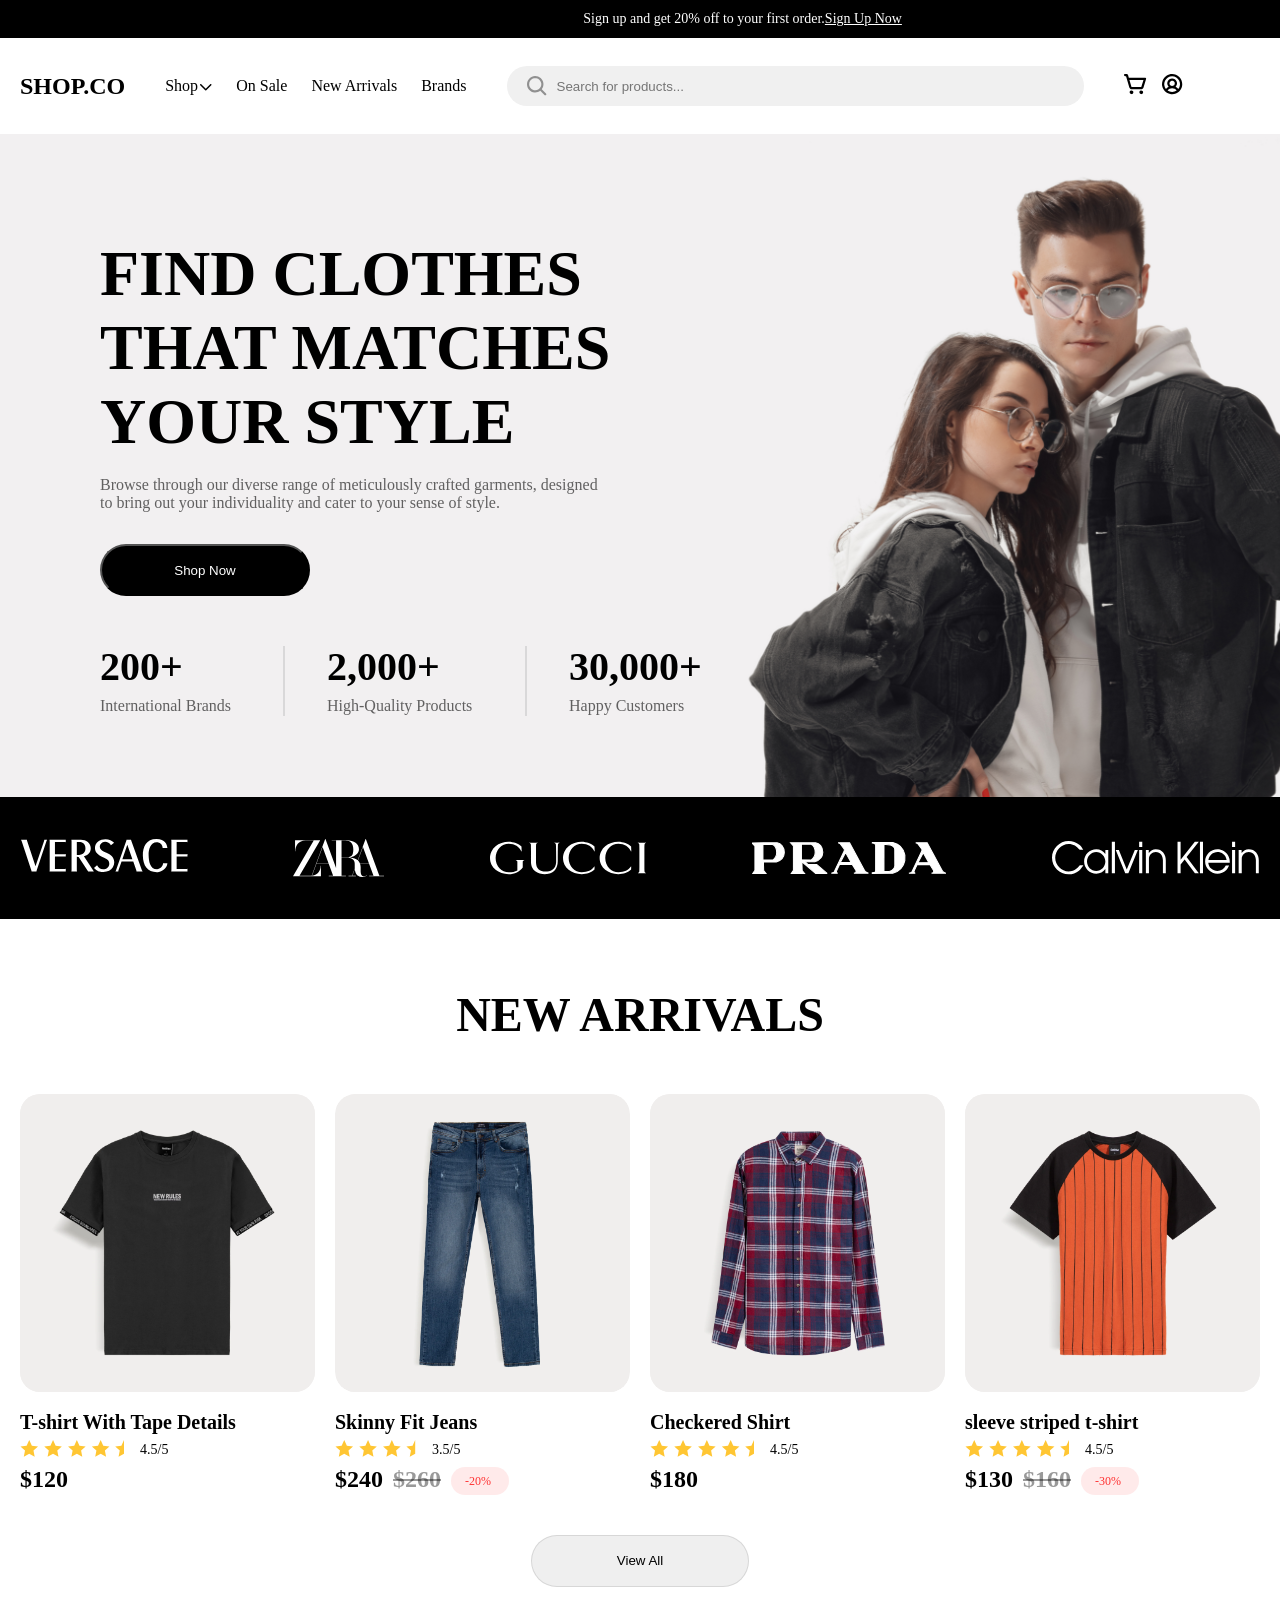
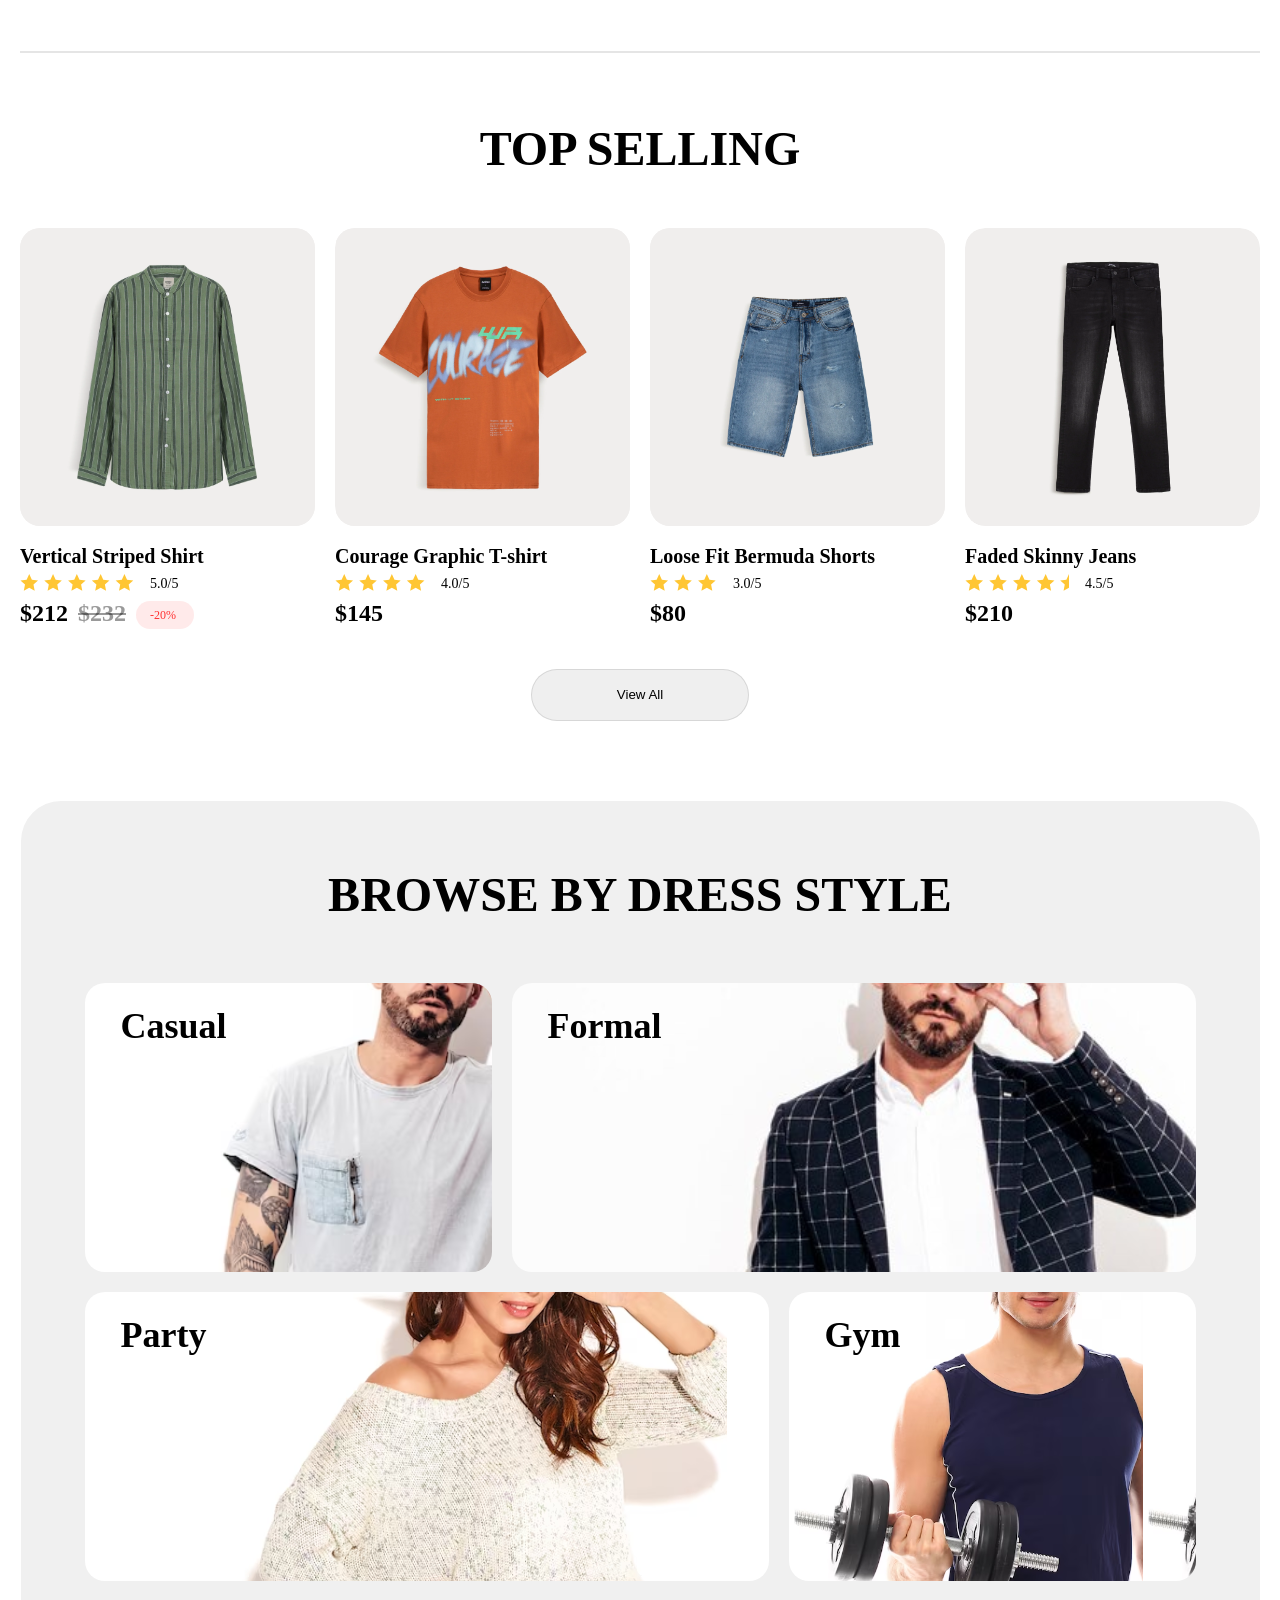
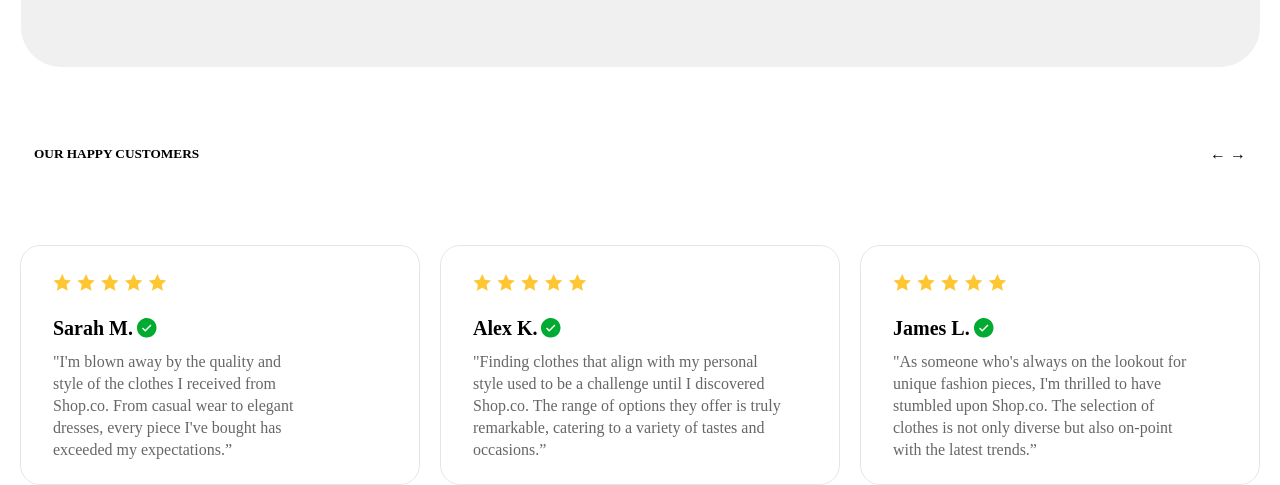
==== index.html @ 719cbb50 "+rep" ====
<!DOCTYPE html>
<html lang="en">
<head>
    <meta charset="UTF-8">
    <meta name="viewport" content="width=device-width, initial-scale=1.0">
    <title>SHOP.CO</title>
    <link rel="stylesheet" href="./style.css">
</head>
<body>
    <header class="header">
        <div class="header__container">
            <p class="header__start">
                Sign up and get 20% off to your first order.<a href="#" class="Sign_Up_Now">Sign Up Now</a>
            </p>
            <a class="header__cross" href="#0">x</a>
        </div>
    </header>
    <main>
        <section class="section__one">
            <div class="section__one-container">
                <h1>SHOP.CO</h1>
                <nav>
                    <ul>
                        <li><a href="#0">Shop<img class="check__mark" src="./images/галка.svg" alt="галка"></a></li>
                        <li><a href="#0">On Sale</a></li>
                        <li><a href="#0">New Arrivals</a></li>
                        <li><a href="#0">Brands</a></li>
                    </ul>
                </nav>
                <div class="search-wrapper">
                    <img class="search-icon" src="./images/лупа.svg" alt="лупа">
                    <input class="search" type="text" placeholder="Search for products...">
                </div>
                <div class="main__icons">
                    <a href="#0"><img src="./images/корзина.svg" alt="корзина"></a>
                    <a href="#0"><img src="./images/чел.svg" alt="чел"></a>
                </div>
            </div>
        </section>
        <section class="section__two">
            <div class="section__two-container">
                <h2 class="section__two-heading">
                    FIND CLOTHES <br>
                    THAT MATCHES <br>
                    YOUR STYLE
                </h2>              
                <p class="section__two-text">Browse through our diverse range of meticulously crafted garments, designed <br>
                to bring out your individuality and cater to your sense of style.</p>
                <div class="section__two-btns">
                    <button class="btns-one">Shop Now</button>
                </div>
                <div class="section__two-informatics">
                    <div class="section__two-informatics-one">
                        <h3>200+</h3>   
                        <p>International Brands</p>
                    </div>
                    <hr class="section__two-line">
                    <div class="section__two-informatics-two">
                        <h3>2,000+</h3>
                        <p>High-Quality Products</p>
                    </div>
                    <hr class="section__two-line">
                    <div class="section__two-informatics-three">
                        <h3>30,000+</h3>
                        <p>Happy Customers</p>
                    </div>
                    <!-- <img class="little__star" src="./images/мл звезда.svg">
                    <img class="big__star" src="./images/бл звезда.svg"> -->
                </div>
            </div>
        </section>
        <section class="section__three">
            <div class="section__three-container">
                <div class="section__three-versace">
                    <img src="./images/Versace.svg">
                </div>
                <div class="section__three-zara">
                    <img src="./images/zara-logo-1 1.svg">
                </div>
                <div class="section__three-gucci">
                    <img src="./images/gucci-logo-1 1.svg">
                </div>
                <div class="section__three-prada">
                    <img src="./images/prada-logo-1 1.svg">
                </div>
                <div class="section__three-calvin-klein">
                    <img src="./images/Calvin Klein.svg">
                </div>
            </div>
        </section>
        <section class="section__four">
            <div class="section__four-container">
                <h5>NEW ARRIVALS</h5>
                <div class="section__four-card">
                    <div>
                        <img src="./images/T-SHIRT WITH TAPE DETAILS.svg">
                        <p class="section__four-title">T-shirt With Tape Details</p>
                        <div class="estimation">
                            <img src="./images/estimation4.5.svg">
                            <p>4.5/5</p>
                        </div>
                        <div class="price">
                            <p>$120</p>
                        </div>
                    </div>
                    <div>
                        <img src="./images/SKINNY FIT JEANS.svg">
                        <p class="section__four-title">Skinny Fit Jeans</p>
                        <div class="estimation">
                            <img src="./images/estimation3.5.svg">
                            <p>3.5/5</p>
                        </div>
                        <div class="price">
                            <p>$240</p>
                            <p class="section__four-text_crossed">$260</p>
                            <p class="section__four-discount">-20%</p>
                        </div>
                    </div>
                    <div>
                        <img src="./images/CHECKERED SHIRT.svg">
                        <p class="section__four-title">Checkered Shirt</p>
                        <div class="estimation">
                            <img src="./images/estimation4.5.svg">
                            <p>4.5/5</p>
                        </div>
                        <div class="price">
                            <p>$180</p>
                        </div>
                    </div>
                    <div>
                        <img src="./images/SLEEVE STRIPED T-SHIRT.svg">
                        <p class="section__four-title">sleeve striped t-shirt</p>
                        <div class="estimation" >
                            <img src="./images/estimation4.5.svg">
                            <p>4.5/5</p>
                        </div>
                        <div class="price">
                            <p>$130</p>
                            <p class="section__four-text_crossed">$160</p>
                            <p class="section__four-discount">-30%</p>
                        </div>
                    </div>
                </div>
                <div class="section__four-btns">
                    <button class="btns-two">View All</button>
                </div>
                <hr class="section__four-line">
                <h5>TOP SELLING</h5>
                <div class="section__four-card">
                    <div>
                        <img src="./images/VERTICAL STRIPED SHIRT.svg">
                        <p class="section__four-title">Vertical Striped Shirt</p>
                        <div class="estimation">
                            <img src="./images/estimation5.svg">
                            <p>5.0/5</p>
                        </div>
                        <div class="price">
                            <p>$212</p>
                            <p class="section__four-text_crossed">$232</p>
                            <p class="section__four-discount">-20%</p>
                        </div>
                    </div>
                    <div>
                        <img src="./images/COURAGE GRAPHIC T-SHIRT.svg">
                        <p class="section__four-title">Courage Graphic T-shirt</p>
                        <div class="estimation">
                            <img src="./images/estimation4.svg">
                            <p>4.0/5</p>
                        </div>
                        <div class="price">
                            <p>$145</p>
                        </div>
                    </div>
                    <div>
                        <img src="./images/LOOSE FIT BERMUDA SHORTS.svg">
                        <p class="section__four-title">Loose Fit Bermuda Shorts</p>
                        <div class="estimation">
                            <img src="./images/estimation3.svg">
                            <p>3.0/5</p>
                        </div>
                        <div class="price">
                            <p>$80</p>
                        </div>
                    </div>
                    <div>
                        <img src="./images/FADED SKINNY JEANS.svg">
                        <p class="section__four-title">Faded Skinny Jeans</p>
                        <div class="estimation" >
                            <img src="./images/estimation4.5.svg">
                            <p>4.5/5</p>
                        </div>
                        <div class="price">
                            <p>$210</p>
                        </div>
                    </div>
                </div>
                <div class="section__four-btns">
                    <button class="btns-two">View All</button>
                </div>
            </div>
        </section>
        <section class="section__five">
            <div class="section__five-container">
                <h5>BROWSE BY DRESS STYLE</h5>
                <div class="container__five-img">
                    <div class="container__five-img_one-two">
                        <p class="container__five-img_one">Casual</p>
                        <p class="container__five-img_two">Formal</p>
                    </div>
                    <div class="container__five-img_three-four">
                        <p class="container__five-img_three">Party</p>
                        <p class="container__five-img_four">Gym</p>
                    </div>
                    </div>
                </div>
            </div>
        </section>
        <section class="section__six"> 
            <div class="section__six-container">
                <div class="section__six-heading_main">
                    <h5 class="section__six-heading-h5">OUR HAPPY CUSTOMERS</h5> 
                    <p>← →</p>
                </div>
                <div class="section__six-comment_main">
                    <div class="section__six-comment">
                        <div class="section__six-comment_blur">
                            <img src="./images/estimation5.svg">
                            <div  class="section__six-heading">
                                <h5 class="">Sarah M.</h5>
                                <img src="./images/check mark.svg">
                            </div>
                            <p>"I'm blown away by the quality and <br>
                            style of the clothes I received from <br>
                            Shop.co. From casual wear to elegant <br>
                            dresses, every piece I've bought has <br>
                            exceeded my expectations.”</p>
                        </div>
                    </div> 
                    <div class="section__six-comment">
                        <div class="section__six-comment_internal">
                            <img src="images/estimation5.svg">
                            <div class="section__six-heading">
                                <h5>Sarah M.</h5>
                                <img src="./images/check mark.svg" alt="">
                            </div>
                            <p>"I'm blown away by the quality and <br>
                            style of the clothes I received from <br>
                            Shop.co. From casual wear to elegant <br>
                            dresses, every piece I've bought has <br>
                            exceeded my expectations.”</p>
                        </div>
                    </div>
                    <div class="section__six-comment">
                        <div class="section__six-comment_internal">
                            <img src="images/estimation5.svg">
                            <div class="section__six-heading">
                                <h5>Alex K.</h5>
                                <img src="./images/check mark.svg" alt="">
                            </div>
                            <p>"Finding clothes that align with my personal <br>
                            style used to be a challenge until I discovered <br>
                            Shop.co. The range of options they offer is truly <br>
                            remarkable, catering to a variety of tastes and <br>
                            occasions.”</p>
                        </div>
                    </div>
                    <div class="section__six-comment">
                        <div class="section__six-comment_internal">
                            <img src="images/estimation5.svg">
                            <div class="section__six-heading">
                                <h5>James L.</h5>
                                <img src="./images/check mark.svg" alt="">
                            </div>
                            <p>"As someone who's always on the lookout for <br>
                            unique fashion pieces, I'm thrilled to have <br>
                            stumbled upon Shop.co. The selection of <br>
                            clothes is not only diverse but also on-point <br>
                            with the latest trends.”</p>
                        </div>
                    </div>
                    <div class="section__six-comment">
                        <div class="section__six-comment_blur">
                            <img src="./images/estimation5.svg">
                            <div class="section__six-heading">
                                <h5>Mooen</h5>
                                <img src="./images/check mark.svg" alt=""> 
                            </div>
                            <p>"As someone who's always on the lookout for <br>
                            unique fashion pieces, I'm thrilled to have <br>
                            stumbled upon Shop.co. The selection of <br>
                            clothes is not only diverse but also on-point <br>
                            with the latest trends.”</p>
                        </div>
                    </div>
                </div>
            </div>
        </section>
    </main>
</body>
</html>
---- style.css ----
* {
    padding: 0;
    margin: 0;
    box-sizing: border-box;
}

li {
    list-style: none;
}

.header {
    background-color: #000000;
    height: 38px;
}

.header__container {
    display: flex;
    justify-content: flex-end;
    align-items: center;
    height: 38px;
    width: 1440px;
}

.header__start {
    color: #FFFFFF;
    font-size: 14px;
    display: flex;
    align-items: center;
    align-content: stretch;
}

.header__cross {
    display: flex;
    align-items: center;
    color: #FFFFFF;
    width: 13.13px;
    height: 13.13px;
    text-decoration: none;
    margin-left: 525px;
}

.Sign_Up_Now {
    color: #FFFFFF;
    font-size: 14px;
}

.section__one {
    width: 1240px;
    height: 48px;
    margin: 24px auto;
}

.section__one-container {
    display: flex;
    align-items: center;
    gap: 40px;
    width: 1240px;
    height: 48px;
}

.section__one-container h2{
    font-size: 32px;
}

.section__one-container a{
    text-decoration: none;
    color: #000000;
}

.section__one-container ul{
    display: flex;
    gap: 24px;
}

.check__mark {
    margin-left: 2.25px;
}

.search-wrapper {
  position: relative;
  display: inline-block;
  width: 577px;
}

.search {
  width: 100%;
  padding: 14px 50px;
  box-sizing: border-box;
  height: 40px;
  border-radius: 62px;
  background-color: #F0F0F0;
  border: #F0F0F0;
}

.search-icon {
  position: absolute;
  left: 20px;
  top: 50%;
  transform: translateY(-50%);
  width: 20px;
  height: 20px;
  pointer-events: none;
}
 
.main__icons {
    gap: 14px;
    width: 62px;
    height: 24px;
    display: flex;
    align-items: center;
}

.section__two {
    height: 663px;
    background-color: #F2F0F1;
}

.section__two-container {
    background-image: url('./images/ktoto.svg');
    height: 663px;
    width: 1440px;
}

.section__two-heading {
    width: 630px;
    height: 342px;
    font-size: 64px;
    color: #000000;
    padding-left: 100px;
    padding-top: 103px;
}

.section__two-text{
    font-size: 16px;
    color: #00000099;
    padding-left: 100px;
    width: 630px;
}

.section__two-btns {
    margin-left: 100px;
    margin-top: 32px;
    width: 210px;
}

.btns-one {
    width: 210px;
    height: 52px;
    padding: 16px 54px;
    border-radius: 62px;
    color: #FFFFFF;
    background-color: #000000;
    gap: 12px;
}

.section__two-informatics {
    width: 640px;
    display: flex;
    align-items: center;
    gap: 8px;
    height: 74px;
    margin-left: 100px;
    margin-top: 48px;
}

.section__two-informatics-one p{
    width: 141px;
    height: 22px;
    font-size: 16px;
    color: rgba(0, 0, 0, 0.6);
}

.section__two-informatics-one h3{
    width: 107px;
    height: 54px;
    font-size: 40px;
}

.section__two-informatics-two h3{
    width: 146px;
    height: 54px;
    font-size: 40px;
}

.section__two-informatics-two p{
    width: 156px;
    height: 22px;
    font-size: 16px;
    color: rgba(0, 0, 0, 0.6);
}

.section__two-informatics-three h3{
    width: 171px;
    height: 54px;
    font-size: 40px;

}

.section__two-informatics-three p{
    width: 126px;
    height: 22px;
    font-size: 16px;
    color: rgba(0, 0, 0, 0.6);
}

.section__two-line {
    width: 74px;
    height: 0px;
    border: 1px solid rgba(0, 0, 0, 0.1);
    rotate: 90deg;
}

.section__three {
    background-color: #000000;
    height: 122px;
    display: flex;
    justify-content: center;
}

.section__three-container {
    display: flex;
    align-items: center;
    justify-content: center;
    gap: 106px;
}

.section__three-versace {
    width: 166.48px;
    height: 33.16;
}

.section__three-zara {
    width: 91px;
    height: 38px;
}

.section__three-gucci {
    width: 156px;
    height: 36px;
}

.section__three-prada {
    width: 194px;
    height: 32px;
}

.section__three-calvin-klein {
    width: 206.79px;
    height: 33.35px;
}

.section__four-container h5{
    line-height: 100%;
    font-weight: 700;
    font-size: 48px;
    margin-top: 72px;
    display: flex;
    justify-content: center;
}


.section__four-card {
    display: flex;
    justify-content: center;
    margin-top: 55px;
    gap: 20px;
}

.section__four-title {
    font-size: 20px;
    font-weight: 700;
    line-height: 100%;
    margin-top: 16px;
}

.estimation {
    width: 150px;
    height: 19px;
    display: flex;
    align-items: center;
    line-height: 100%;
    margin-top: 8px;
    gap: 16px;
}

.estimation p{
    font-weight: 400;
    font-size: 14px;
    line-height: 100%;
    color: #000000;
}

.price {
    width: 200px;
    height: 32px;
    display: flex;
    gap: 10px;
    font-size: 24px;
    line-height: 100%;
    font-weight: 700;
    margin-top: 8px;
}

.section__four-discount {
    width: 58px;
    height: 28px;
    font-weight: 500;
    font-size: 12px;
    line-height: 100%;
    color: #FF3333;
    background-color: rgba(255, 51, 51, 0.1);
    padding: 6px 14px;
    border-radius: 62px;
    gap: 12px;
    display: flex;
    align-items: center;
}

.section__four-text_crossed {
    text-decoration: line-through;
    color: rgba(0, 0, 0, 0.4);
    font-weight: 700;
    font-size: 24px;
    line-height: 100%;
}

.section__four-btns {
    display: flex;
    justify-content: center;
    margin-top: 36px;
}

.btns-two {
    width: 218px;
    height: 52px;
    font-weight: 500;
    list-style: 16px;
    line-height: 100%;
    padding: 16px 54px;
    border-radius: 62px;
    gap: 12px;
    border: 1px solid rgba(0, 0, 0, 0.1);
}

.section__four-line {
    width: 1240px;
    border: 1px solid rgba(0, 0, 0, 0.1);
    margin: 64px auto;
}

.section__five {
    width: 1239px;
    height: 866px;
    border-radius: 40px;
    background-color: #F0F0F0;
    margin: 80px auto;
}

.section__five-container h5{
    font-weight: 700;
    font-size: 48px;
    line-height: 100%;
    display: flex;
    justify-content: center;
    padding-top: 70px;
}

.container__five-img_one-two{
    display: flex;
    justify-content: center;
    gap: 20px;
    margin-top: 64px;
}

.container__five-img_one {
    width: 407px;
    height: 289px;
    background-image: url(./images/Casual.svg);
    border-radius: 20px;
    font-size: 36px;
    font-weight: 700;
    line-height: 100%;
    padding-top: 25px;
    padding-left: 36px;
}

.container__five-img_two {
    width: 684px;
    height: 289px;
    background-image: url(./images/Formal.svg);
    border-radius: 20px;
    font-size: 36px;
    font-weight: 700;
    line-height: 100%;
    padding-top: 25px;
    padding-left: 36px;
}

.container__five-img_three-four{
    display: flex;
    justify-content: center;
    gap: 20px;
    margin-top: 20px;
}

.container__five-img_three {
    width: 684px;
    height: 289px;
    background-image: url(./images/Party.svg);
    border-radius: 20px;
    font-size: 36px;
    font-weight: 700;
    line-height: 100%;
    padding-top: 25px;
    padding-left: 36px;
}

.container__five-img_four {
    width: 407px;
    height: 289px;
    background-image: url(./images/Gym.svg);
    border-radius: 20px;
    font-size: 36px;
    font-weight: 700;
    line-height: 100%;
    padding-top: 25px;
    padding-left: 36px;
}

.section__six {
    margin-top: 80px;
}

.section__six-heading_main {
    display: flex;
    justify-content: center;
    gap: 522px;
}

.section__six-heading_main h5{
    width: 654px;
    height: 58px;
    font-style: 48px;
    line-height: 100%;
    font-weight: 700;

}

.section__six-comment_main {
    display: flex;
    justify-content: center;
    align-items: center;
    margin-top: 40px;
    gap: 20px;
}

.section__six-comment {
    width: 400px;
    height: 239.58px;
    padding: 28px 32px;
    border-radius: 20px;
    border: 1px solid rgba(0, 0, 0, 0.1);
    gap: 342px;
}

.section__six-comment_internal {
    width: 336px;
    height: 183.58;
}

.section__six-comment_internal p{
    width: 336px;
    height: 110px;
    font-size: 16px;
    font-weight: 400;
    line-height: 22px;
    color: rgba(0, 0, 0, 0.6);
    margin-top: 12px;
}

.section__six-comment_blur {
    width: 336px;
    height: 183.58;
    filter: blur(4px);
    gap: 342px;
    padding-left: 32px;
}

.section__six-heading h5{
    font-size: 20px;
    line-height: 22px;
    font-weight: 700;

}

.section__six-heading {
    display: flex;
    align-items: center;
    gap: 4px;
    margin-top: 19.5px;
}

.section__six-omment img{
    width: 24px;
    height: 24px;
}
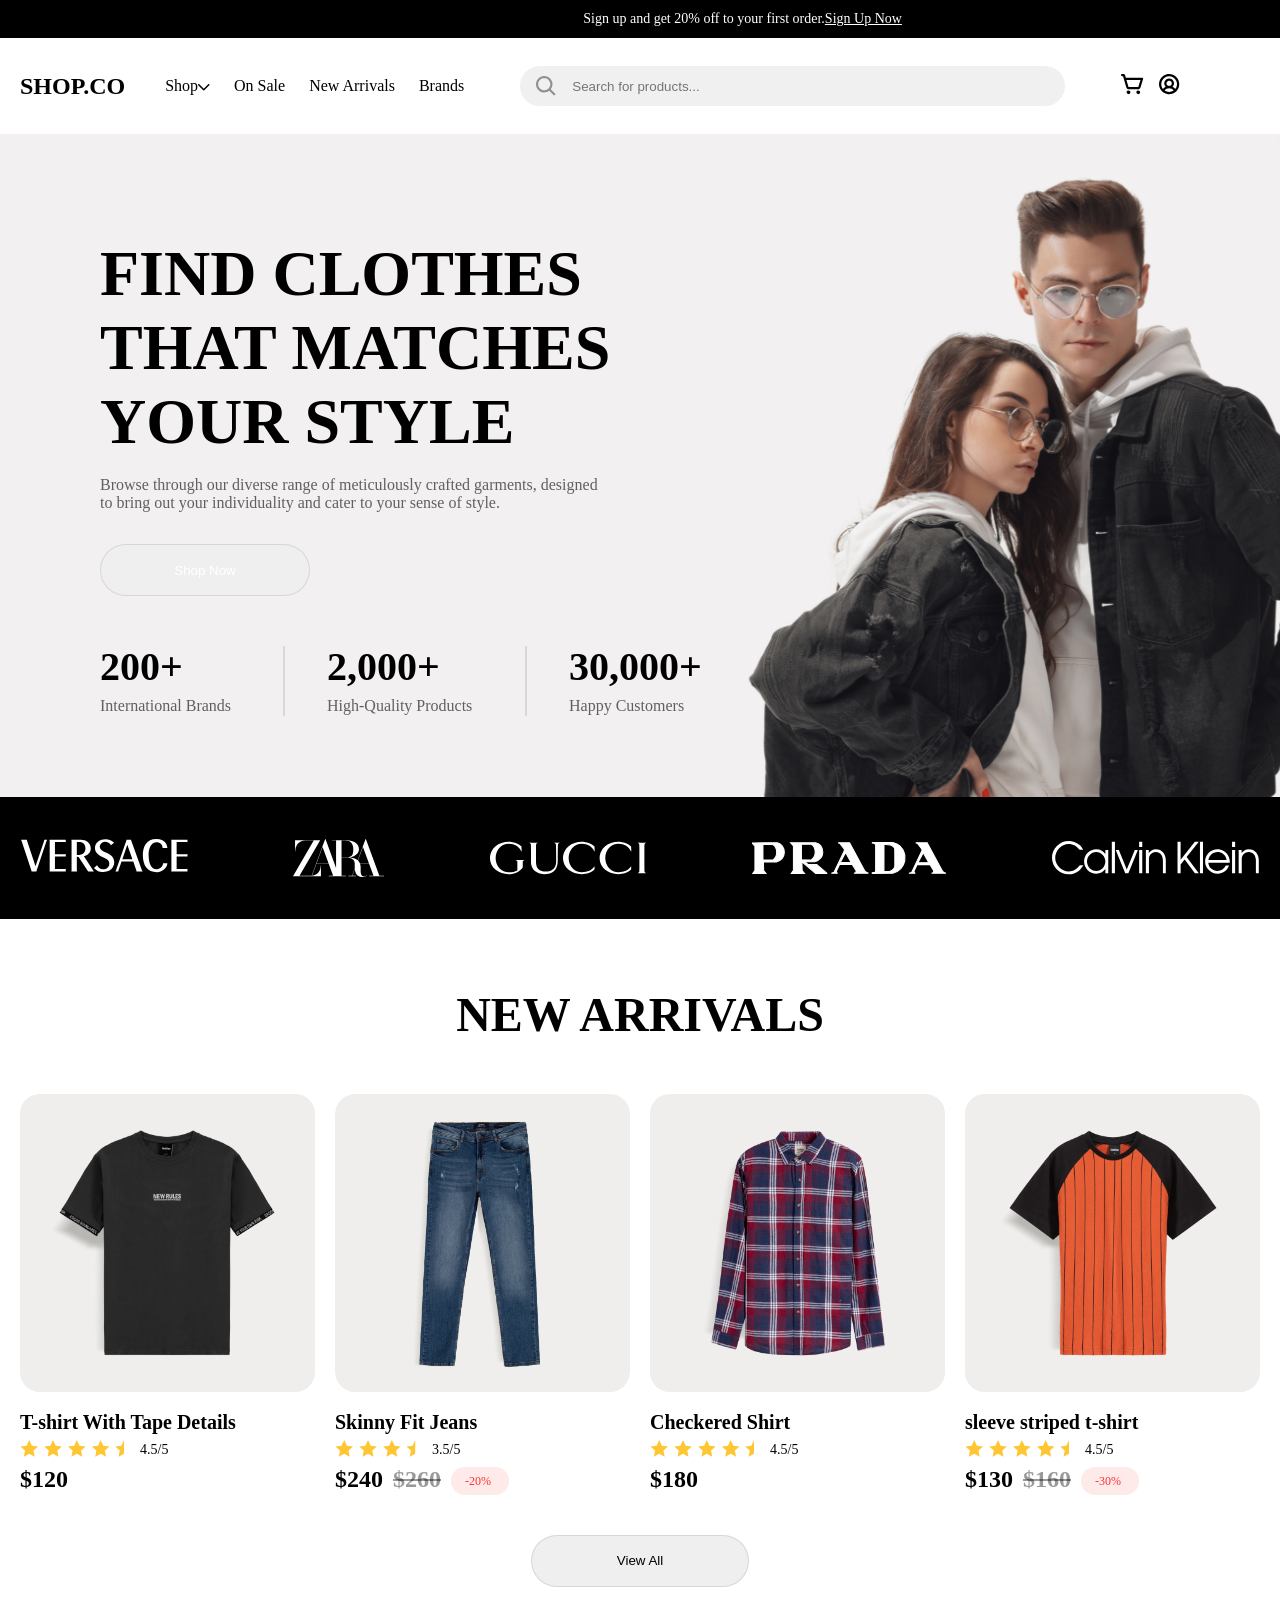
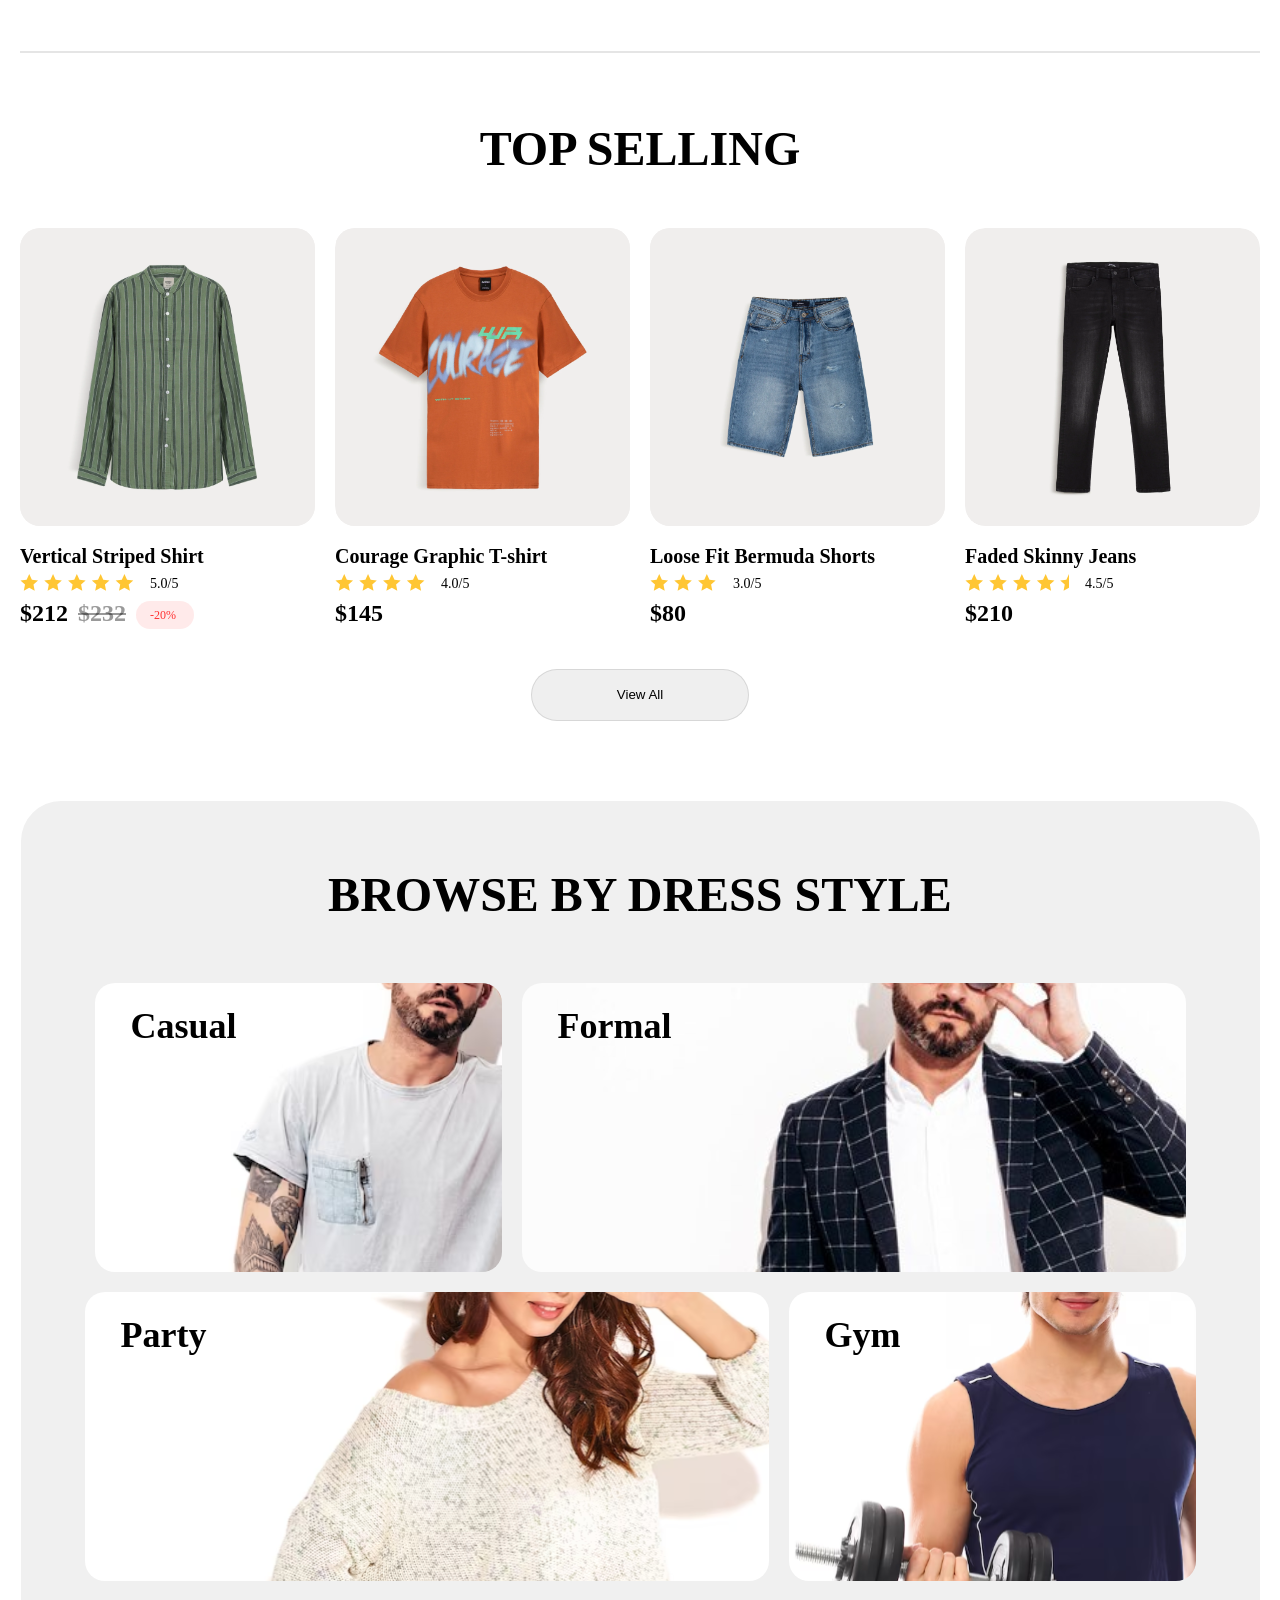
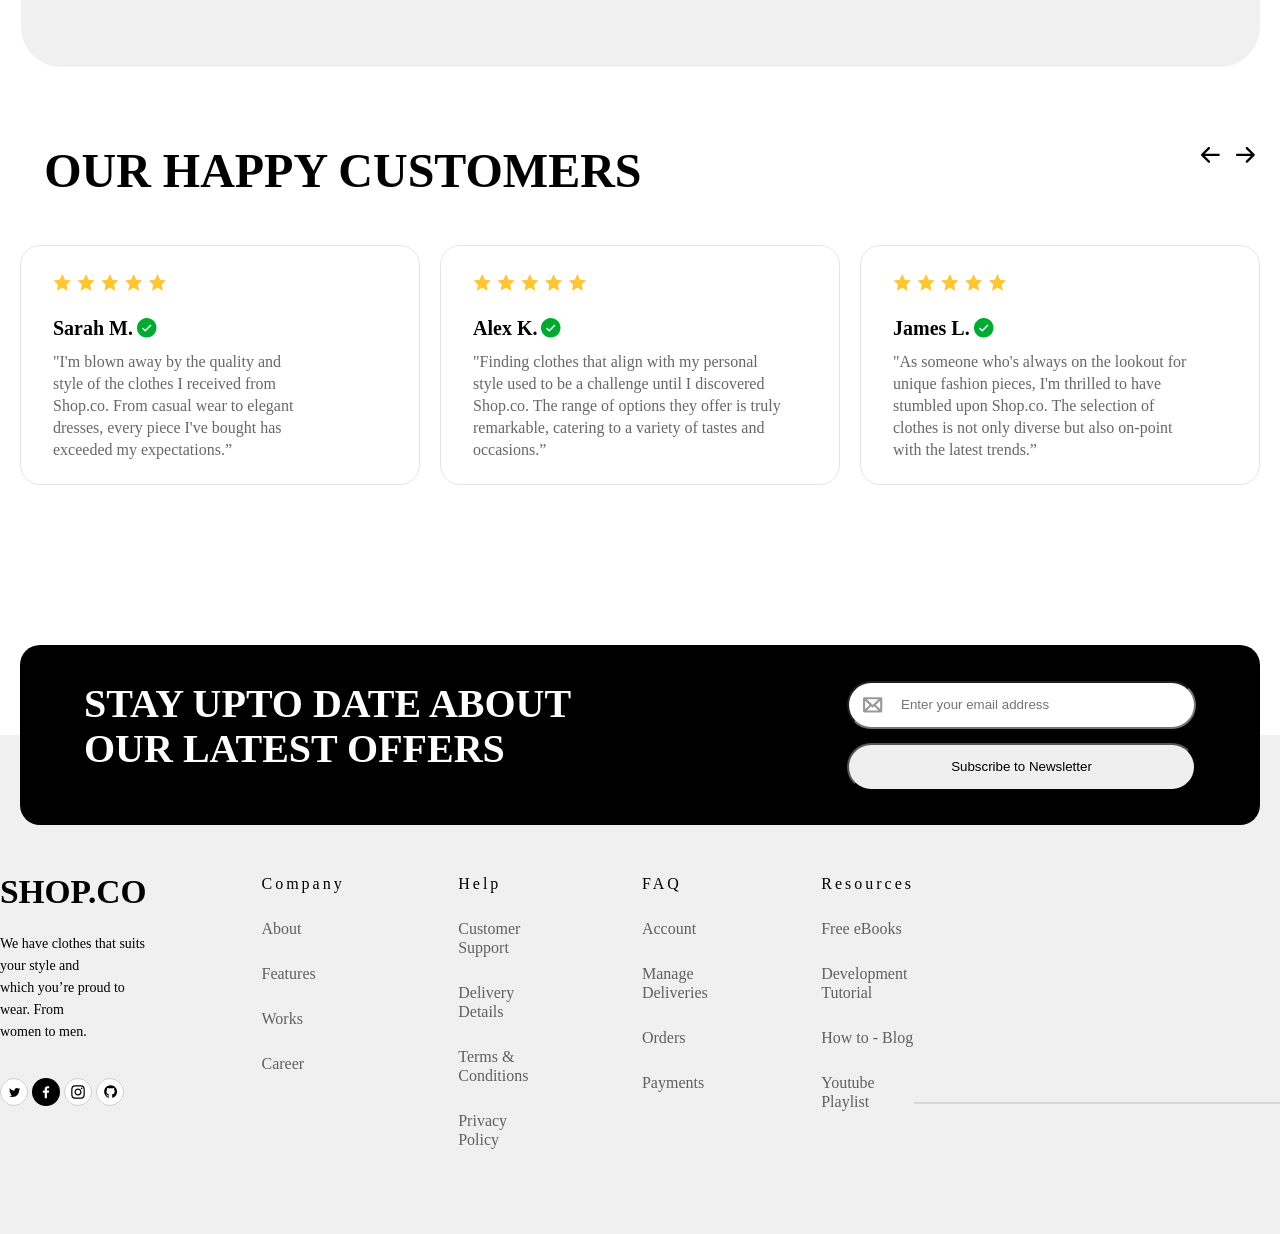
==== commit 657bc7c3: "+kod" ====
--- a/index.html
+++ b/index.html
@@ -1,11 +1,13 @@
 <!DOCTYPE html>
 <html lang="en">
+
 <head>
     <meta charset="UTF-8">
     <meta name="viewport" content="width=device-width, initial-scale=1.0">
     <title>SHOP.CO</title>
     <link rel="stylesheet" href="./style.css">
 </head>
+
 <body>
     <header class="header">
         <div class="header__container">
@@ -43,15 +45,17 @@
                     FIND CLOTHES <br>
                     THAT MATCHES <br>
                     YOUR STYLE
-                </h2>              
-                <p class="section__two-text">Browse through our diverse range of meticulously crafted garments, designed <br>
-                to bring out your individuality and cater to your sense of style.</p>
+                </h2>
+                <p class="section__two-text">Browse through our diverse range of meticulously crafted garments, designed
+                    <br>
+                    to bring out your individuality and cater to your sense of style.
+                </p>
                 <div class="section__two-btns">
                     <button class="btns-one">Shop Now</button>
                 </div>
                 <div class="section__two-informatics">
                     <div class="section__two-informatics-one">
-                        <h3>200+</h3>   
+                        <h3>200+</h3>
                         <p>International Brands</p>
                     </div>
                     <hr class="section__two-line">
@@ -130,7 +134,7 @@
                     <div>
                         <img src="./images/SLEEVE STRIPED T-SHIRT.svg">
                         <p class="section__four-title">sleeve striped t-shirt</p>
-                        <div class="estimation" >
+                        <div class="estimation">
                             <img src="./images/estimation4.5.svg">
                             <p>4.5/5</p>
                         </div>
@@ -185,7 +189,7 @@
                     <div>
                         <img src="./images/FADED SKINNY JEANS.svg">
                         <p class="section__four-title">Faded Skinny Jeans</p>
-                        <div class="estimation" >
+                        <div class="estimation">
                             <img src="./images/estimation4.5.svg">
                             <p>4.5/5</p>
                         </div>
@@ -211,43 +215,46 @@
                         <p class="container__five-img_three">Party</p>
                         <p class="container__five-img_four">Gym</p>
                     </div>
-                    </div>
-                </div>
-            </div>
-        </section>
-        <section class="section__six"> 
+                </div>
+            </div>
+            </div>
+        </section>
+        <section class="section__six">
             <div class="section__six-container">
                 <div class="section__six-heading_main">
-                    <h5 class="section__six-heading-h5">OUR HAPPY CUSTOMERS</h5> 
-                    <p>← →</p>
+                    <h5>OUR HAPPY CUSTOMERS</h5>
+                    <div class="section__six-arrow">
+                        <img src="./images/arrow one.svg">
+                        <img src="./images/arrow two.svg">
+                    </div>
                 </div>
                 <div class="section__six-comment_main">
                     <div class="section__six-comment">
                         <div class="section__six-comment_blur">
                             <img src="./images/estimation5.svg">
-                            <div  class="section__six-heading">
+                            <div class="section__six-heading">
                                 <h5 class="">Sarah M.</h5>
                                 <img src="./images/check mark.svg">
                             </div>
                             <p>"I'm blown away by the quality and <br>
-                            style of the clothes I received from <br>
-                            Shop.co. From casual wear to elegant <br>
-                            dresses, every piece I've bought has <br>
-                            exceeded my expectations.”</p>
-                        </div>
-                    </div> 
+                                style of the clothes I received from <br>
+                                Shop.co. From casual wear to elegant <br>
+                                dresses, every piece I've bought has <br>
+                                exceeded my expectations.”</p>
+                        </div>
+                    </div>
                     <div class="section__six-comment">
                         <div class="section__six-comment_internal">
                             <img src="images/estimation5.svg">
                             <div class="section__six-heading">
                                 <h5>Sarah M.</h5>
-                                <img src="./images/check mark.svg" alt="">
+                                <img src="./images/check mark.svg">
                             </div>
                             <p>"I'm blown away by the quality and <br>
-                            style of the clothes I received from <br>
-                            Shop.co. From casual wear to elegant <br>
-                            dresses, every piece I've bought has <br>
-                            exceeded my expectations.”</p>
+                                style of the clothes I received from <br>
+                                Shop.co. From casual wear to elegant <br>
+                                dresses, every piece I've bought has <br>
+                                exceeded my expectations.”</p>
                         </div>
                     </div>
                     <div class="section__six-comment">
@@ -258,10 +265,10 @@
                                 <img src="./images/check mark.svg" alt="">
                             </div>
                             <p>"Finding clothes that align with my personal <br>
-                            style used to be a challenge until I discovered <br>
-                            Shop.co. The range of options they offer is truly <br>
-                            remarkable, catering to a variety of tastes and <br>
-                            occasions.”</p>
+                                style used to be a challenge until I discovered <br>
+                                Shop.co. The range of options they offer is truly <br>
+                                remarkable, catering to a variety of tastes and <br>
+                                occasions.”</p>
                         </div>
                     </div>
                     <div class="section__six-comment">
@@ -272,10 +279,10 @@
                                 <img src="./images/check mark.svg" alt="">
                             </div>
                             <p>"As someone who's always on the lookout for <br>
-                            unique fashion pieces, I'm thrilled to have <br>
-                            stumbled upon Shop.co. The selection of <br>
-                            clothes is not only diverse but also on-point <br>
-                            with the latest trends.”</p>
+                                unique fashion pieces, I'm thrilled to have <br>
+                                stumbled upon Shop.co. The selection of <br>
+                                clothes is not only diverse but also on-point <br>
+                                with the latest trends.”</p>
                         </div>
                     </div>
                     <div class="section__six-comment">
@@ -283,19 +290,87 @@
                             <img src="./images/estimation5.svg">
                             <div class="section__six-heading">
                                 <h5>Mooen</h5>
-                                <img src="./images/check mark.svg" alt=""> 
+                                <img src="./images/check mark.svg" alt="">
                             </div>
                             <p>"As someone who's always on the lookout for <br>
-                            unique fashion pieces, I'm thrilled to have <br>
-                            stumbled upon Shop.co. The selection of <br>
-                            clothes is not only diverse but also on-point <br>
-                            with the latest trends.”</p>
+                                unique fashion pieces, I'm thrilled to have <br>
+                                stumbled upon Shop.co. The selection of <br>
+                                clothes is not only diverse but also on-point <br>
+                                with the latest trends.”</p>
                         </div>
                     </div>
                 </div>
             </div>
         </section>
     </main>
+    <footer class="footer">
+        <div class="footer__tablet">
+            <h5>STAY UPTO DATE ABOUT <br>
+                OUR LATEST OFFERS</h5>
+            <div class="footer__form">
+                <form>
+                    <img class="footer__letter" src="./images/letter.svg">
+                    <input class="footer__email" type="text" name="email" placeholder="Enter your email address">
+                    <button class="footer__Subscribe">Subscribe to Newsletter</button>
+                </form>
+            </div>
+        </div>
+        <div class="footer__container">
+            <div class="footer__container-information">
+                <div class="footer__information">
+                    <div class="footer__information-text">
+                        <h5>SHOP.CO</h5>
+                        <p>We have clothes that suits your style and <br>
+                            which you’re proud to wear. From <br>
+                            women to men.</p>
+                    </div>
+                    <div class="footer__container-icons">
+                        <img src="./images/twitter.svg" alt="">
+                        <img src="./images/facebook.svg" alt="">
+                        <img src="./images/instagram.svg" alt="">
+                        <img src="./images/GitHub.svg" alt="">
+                    </div>
+                </div>
+                <div class="footer__information">
+                    <h6>Company</h6>
+                    <ul>
+                        <li>About</li>
+                        <li>Features</li>
+                        <li>Works</li>
+                        <li>Career</li>
+                    </ul>
+                </div>
+                <div class="footer__information">
+                    <h6>Help</h6>
+                    <ul>
+                        <li>Customer Support</li>
+                        <li>Delivery Details</li>
+                        <li>Terms & Conditions</li>
+                        <li>Privacy Policy</li>
+                    </ul>
+                </div>
+                <div class="footer__information">
+                    <h6>FAQ</h6>
+                    <ul>
+                        <li>Account</li>
+                        <li>Manage Deliveries</li>
+                        <li>Orders</li>
+                        <li>Payments</li>
+                    </ul>
+                </div>
+                <div class="footer__information">
+                    <h6>Resources</h6>
+                    <ul>
+                        <li>Free eBooks</li>
+                        <li>Development Tutorial</li>
+                        <li>How to - Blog</li>
+                        <li>Youtube Playlist</li>
+                    </ul>
+                </div>
+            </div>
+            <hr class="footer__line">
+        </div>
+    </footer>
 </body>
-</html>
 
+</html>
--- a/style.css
+++ b/style.css
@@ -1,506 +1,640 @@
 * {
-    padding: 0;
-    margin: 0;
-    box-sizing: border-box;
+  padding: 0;
+  margin: 0;
+  box-sizing: border-box;
 }
 
 li {
-    list-style: none;
+  list-style: none;
 }
 
 .header {
-    background-color: #000000;
-    height: 38px;
+  background-color: #000000;
+  height: 38px;
 }
 
 .header__container {
-    display: flex;
-    justify-content: flex-end;
-    align-items: center;
-    height: 38px;
-    width: 1440px;
+  display: flex;
+  justify-content: flex-end;
+  align-items: center;
+  height: 38px;
+  width: 1440px;
 }
 
 .header__start {
-    color: #FFFFFF;
-    font-size: 14px;
-    display: flex;
-    align-items: center;
-    align-content: stretch;
+  color: #ffffff;
+  font-size: 14px;
+  display: flex;
+  align-items: center;
+  align-content: stretch;
 }
 
 .header__cross {
-    display: flex;
-    align-items: center;
-    color: #FFFFFF;
-    width: 13.13px;
-    height: 13.13px;
-    text-decoration: none;
-    margin-left: 525px;
+  display: flex;
+  align-items: center;
+  color: #ffffff;
+  width: 13.13px;
+  height: 13.13px;
+  text-decoration: none;
+  margin-left: 525px;
 }
 
 .Sign_Up_Now {
-    color: #FFFFFF;
-    font-size: 14px;
+  color: #ffffff;
+  font-size: 14px;
 }
 
 .section__one {
-    width: 1240px;
-    height: 48px;
-    margin: 24px auto;
+  width: 1240px;
+  height: 48px;
+  margin: 24px auto;
 }
 
 .section__one-container {
-    display: flex;
-    align-items: center;
-    gap: 40px;
-    width: 1240px;
-    height: 48px;
-}
-
-.section__one-container h2{
-    font-size: 32px;
-}
-
-.section__one-container a{
-    text-decoration: none;
-    color: #000000;
-}
-
-.section__one-container ul{
-    display: flex;
-    gap: 24px;
-}
-
-.check__mark {
-    margin-left: 2.25px;
+  display: flex;
+  align-items: center;
+  gap: 40px;
+  width: 1240px;
+  height: 48px;
+}
+
+.section__one-container h2 {
+  font-size: 32px;
+}
+
+.section__one-container a {
+  text-decoration: none;
+  color: #000000;
+}
+
+.section__one-container ul {
+  display: flex;
+  gap: 24px;
 }
 
 .search-wrapper {
-  position: relative;
-  display: inline-block;
   width: 577px;
+  padding: 12px 16px;
 }
 
 .search {
   width: 100%;
-  padding: 14px 50px;
   box-sizing: border-box;
   height: 40px;
   border-radius: 62px;
-  background-color: #F0F0F0;
-  border: #F0F0F0;
+  background-color: #f0f0f0;
+  border: #f0f0f0;
+  padding-left: 52px;
 }
 
 .search-icon {
   position: absolute;
-  left: 20px;
-  top: 50%;
-  transform: translateY(-50%);
+  margin-left: 16px;
+  margin-top: 10px;
   width: 20px;
   height: 20px;
-  pointer-events: none;
-}
- 
+}
+
 .main__icons {
-    gap: 14px;
-    width: 62px;
-    height: 24px;
-    display: flex;
-    align-items: center;
+  gap: 14px;
+  width: 62px;
+  height: 24px;
+  display: flex;
+  align-items: center;
 }
 
 .section__two {
-    height: 663px;
-    background-color: #F2F0F1;
+  height: 663px;
+  background-color: #f2f0f1;
 }
 
 .section__two-container {
-    background-image: url('./images/ktoto.svg');
-    height: 663px;
-    width: 1440px;
+  background-image: url("./images/ktoto.svg");
+  height: 663px;
+  width: 1440px;
 }
 
 .section__two-heading {
-    width: 630px;
-    height: 342px;
-    font-size: 64px;
-    color: #000000;
-    padding-left: 100px;
-    padding-top: 103px;
-}
-
-.section__two-text{
-    font-size: 16px;
-    color: #00000099;
-    padding-left: 100px;
-    width: 630px;
+  width: 630px;
+  height: 342px;
+  font-size: 64px;
+  color: #000000;
+  padding-left: 100px;
+  padding-top: 103px;
+}
+
+.section__two-text {
+  font-size: 16px;
+  color: #00000099;
+  padding-left: 100px;
+  width: 630px;
 }
 
 .section__two-btns {
-    margin-left: 100px;
-    margin-top: 32px;
-    width: 210px;
+  margin-left: 100px;
+  margin-top: 32px;
+  width: 210px;
 }
 
 .btns-one {
-    width: 210px;
-    height: 52px;
-    padding: 16px 54px;
-    border-radius: 62px;
-    color: #FFFFFF;
-    background-color: #000000;
-    gap: 12px;
+  width: 210px;
+  height: 52px;
+  padding: 16px 54px;
+  border-radius: 62px;
+  color: #ffffff;
+  border: 1px solid rgba(0, 0, 0, 0.1);
+  gap: 12px;
 }
 
 .section__two-informatics {
-    width: 640px;
-    display: flex;
-    align-items: center;
-    gap: 8px;
-    height: 74px;
-    margin-left: 100px;
-    margin-top: 48px;
-}
-
-.section__two-informatics-one p{
-    width: 141px;
-    height: 22px;
-    font-size: 16px;
-    color: rgba(0, 0, 0, 0.6);
-}
-
-.section__two-informatics-one h3{
-    width: 107px;
-    height: 54px;
-    font-size: 40px;
-}
-
-.section__two-informatics-two h3{
-    width: 146px;
-    height: 54px;
-    font-size: 40px;
-}
-
-.section__two-informatics-two p{
-    width: 156px;
-    height: 22px;
-    font-size: 16px;
-    color: rgba(0, 0, 0, 0.6);
-}
-
-.section__two-informatics-three h3{
-    width: 171px;
-    height: 54px;
-    font-size: 40px;
-
-}
-
-.section__two-informatics-three p{
-    width: 126px;
-    height: 22px;
-    font-size: 16px;
-    color: rgba(0, 0, 0, 0.6);
+  width: 640px;
+  display: flex;
+  align-items: center;
+  gap: 8px;
+  height: 74px;
+  margin-left: 100px;
+  margin-top: 48px;
+}
+
+.section__two-informatics-one p {
+  width: 141px;
+  height: 22px;
+  font-size: 16px;
+  color: rgba(0, 0, 0, 0.6);
+}
+
+.section__two-informatics-one h3 {
+  width: 107px;
+  height: 54px;
+  font-size: 40px;
+}
+
+.section__two-informatics-two h3 {
+  width: 146px;
+  height: 54px;
+  font-size: 40px;
+}
+
+.section__two-informatics-two p {
+  width: 156px;
+  height: 22px;
+  font-size: 16px;
+  color: rgba(0, 0, 0, 0.6);
+}
+
+.section__two-informatics-three h3 {
+  width: 171px;
+  height: 54px;
+  font-size: 40px;
+}
+
+.section__two-informatics-three p {
+  width: 126px;
+  height: 22px;
+  font-size: 16px;
+  color: rgba(0, 0, 0, 0.6);
 }
 
 .section__two-line {
-    width: 74px;
-    height: 0px;
-    border: 1px solid rgba(0, 0, 0, 0.1);
-    rotate: 90deg;
+  width: 74px;
+  height: 0px;
+  border: 1px solid rgba(0, 0, 0, 0.1);
+  rotate: 90deg;
 }
 
 .section__three {
-    background-color: #000000;
-    height: 122px;
-    display: flex;
-    justify-content: center;
+  background-color: #000000;
+  height: 122px;
+  display: flex;
+  justify-content: center;
 }
 
 .section__three-container {
-    display: flex;
-    align-items: center;
-    justify-content: center;
-    gap: 106px;
+  display: flex;
+  align-items: center;
+  justify-content: center;
+  gap: 106px;
 }
 
 .section__three-versace {
-    width: 166.48px;
-    height: 33.16;
+  width: 166.48px;
+  height: 33.16;
 }
 
 .section__three-zara {
-    width: 91px;
-    height: 38px;
+  width: 91px;
+  height: 38px;
 }
 
 .section__three-gucci {
-    width: 156px;
-    height: 36px;
+  width: 156px;
+  height: 36px;
 }
 
 .section__three-prada {
-    width: 194px;
-    height: 32px;
+  width: 194px;
+  height: 32px;
 }
 
 .section__three-calvin-klein {
-    width: 206.79px;
-    height: 33.35px;
-}
-
-.section__four-container h5{
-    line-height: 100%;
-    font-weight: 700;
-    font-size: 48px;
-    margin-top: 72px;
-    display: flex;
-    justify-content: center;
-}
-
+  width: 206.79px;
+  height: 33.35px;
+}
+
+.section__four-container h5 {
+  line-height: 100%;
+  font-weight: 700;
+  font-size: 48px;
+  margin-top: 72px;
+  display: flex;
+  justify-content: center;
+}
 
 .section__four-card {
-    display: flex;
-    justify-content: center;
-    margin-top: 55px;
-    gap: 20px;
+  display: flex;
+  justify-content: center;
+  margin-top: 55px;
+  gap: 20px;
 }
 
 .section__four-title {
-    font-size: 20px;
-    font-weight: 700;
-    line-height: 100%;
-    margin-top: 16px;
+  font-size: 20px;
+  font-weight: 700;
+  line-height: 100%;
+  margin-top: 16px;
 }
 
 .estimation {
-    width: 150px;
-    height: 19px;
-    display: flex;
-    align-items: center;
-    line-height: 100%;
-    margin-top: 8px;
-    gap: 16px;
-}
-
-.estimation p{
-    font-weight: 400;
-    font-size: 14px;
-    line-height: 100%;
-    color: #000000;
+  width: 150px;
+  height: 19px;
+  display: flex;
+  align-items: center;
+  line-height: 100%;
+  margin-top: 8px;
+  gap: 16px;
+}
+
+.estimation p {
+  font-weight: 400;
+  font-size: 14px;
+  line-height: 100%;
+  color: #000000;
 }
 
 .price {
-    width: 200px;
-    height: 32px;
-    display: flex;
-    gap: 10px;
-    font-size: 24px;
-    line-height: 100%;
-    font-weight: 700;
-    margin-top: 8px;
+  width: 200px;
+  height: 32px;
+  display: flex;
+  gap: 10px;
+  font-size: 24px;
+  line-height: 100%;
+  font-weight: 700;
+  margin-top: 8px;
 }
 
 .section__four-discount {
-    width: 58px;
-    height: 28px;
-    font-weight: 500;
-    font-size: 12px;
-    line-height: 100%;
-    color: #FF3333;
-    background-color: rgba(255, 51, 51, 0.1);
-    padding: 6px 14px;
-    border-radius: 62px;
-    gap: 12px;
-    display: flex;
-    align-items: center;
+  width: 58px;
+  height: 28px;
+  font-weight: 500;
+  font-size: 12px;
+  line-height: 100%;
+  color: #ff3333;
+  background-color: rgba(255, 51, 51, 0.1);
+  padding: 6px 14px;
+  border-radius: 62px;
+  gap: 12px;
+  display: flex;
+  align-items: center;
 }
 
 .section__four-text_crossed {
-    text-decoration: line-through;
-    color: rgba(0, 0, 0, 0.4);
-    font-weight: 700;
-    font-size: 24px;
-    line-height: 100%;
+  text-decoration: line-through;
+  color: rgba(0, 0, 0, 0.4);
+  font-weight: 700;
+  font-size: 24px;
+  line-height: 100%;
 }
 
 .section__four-btns {
-    display: flex;
-    justify-content: center;
-    margin-top: 36px;
+  display: flex;
+  justify-content: center;
+  margin-top: 36px;
 }
 
 .btns-two {
-    width: 218px;
-    height: 52px;
-    font-weight: 500;
-    list-style: 16px;
-    line-height: 100%;
-    padding: 16px 54px;
-    border-radius: 62px;
-    gap: 12px;
-    border: 1px solid rgba(0, 0, 0, 0.1);
+  width: 218px;
+  height: 52px;
+  font-weight: 500;
+  list-style: 16px;
+  line-height: 100%;
+  padding: 16px 54px;
+  border-radius: 62px;
+  gap: 12px;
+  border: 1px solid rgba(0, 0, 0, 0.1);
 }
 
 .section__four-line {
-    width: 1240px;
-    border: 1px solid rgba(0, 0, 0, 0.1);
-    margin: 64px auto;
+  width: 1240px;
+  border: 1px solid rgba(0, 0, 0, 0.1);
+  margin: 64px auto;
 }
 
 .section__five {
-    width: 1239px;
-    height: 866px;
-    border-radius: 40px;
-    background-color: #F0F0F0;
-    margin: 80px auto;
-}
-
-.section__five-container h5{
-    font-weight: 700;
-    font-size: 48px;
-    line-height: 100%;
-    display: flex;
-    justify-content: center;
-    padding-top: 70px;
-}
-
-.container__five-img_one-two{
-    display: flex;
-    justify-content: center;
-    gap: 20px;
-    margin-top: 64px;
+  width: 1239px;
+  height: 866px;
+  border-radius: 40px;
+  background-color: #f0f0f0;
+  margin: 80px auto;
+}
+
+.section__five-container h5 {
+  font-weight: 700;
+  font-size: 48px;
+  line-height: 100%;
+  display: flex;
+  justify-content: center;
+  padding-top: 70px;
+}
+
+.container__five-img_one-two {
+  display: flex;
+  justify-content: center;
+  gap: 20px;
+  margin-top: 64px;
+  margin-left: 64px;
+  margin-right: 64px;
 }
 
 .container__five-img_one {
-    width: 407px;
-    height: 289px;
-    background-image: url(./images/Casual.svg);
-    border-radius: 20px;
-    font-size: 36px;
-    font-weight: 700;
-    line-height: 100%;
-    padding-top: 25px;
-    padding-left: 36px;
+  width: 407px;
+  height: 289px;
+  background-image: url(./images/Casual.svg);
+  border-radius: 20px;
+  font-size: 36px;
+  font-weight: 700;
+  line-height: 100%;
+  padding-top: 25px;
+  padding-left: 36px;
+  background-size: cover;
 }
 
 .container__five-img_two {
-    width: 684px;
-    height: 289px;
-    background-image: url(./images/Formal.svg);
-    border-radius: 20px;
-    font-size: 36px;
-    font-weight: 700;
-    line-height: 100%;
-    padding-top: 25px;
-    padding-left: 36px;
-}
-
-.container__five-img_three-four{
-    display: flex;
-    justify-content: center;
-    gap: 20px;
-    margin-top: 20px;
+  width: 664px;
+  height: 289px;
+  background-image: url(./images/Formal.svg);
+  border-radius: 20px;
+  font-size: 36px;
+  font-weight: 700;
+  line-height: 100%;
+  padding-top: 25px;
+  padding-left: 36px;
+  background-size: cover;
+}
+
+.container__five-img_three-four {
+  display: flex;
+  justify-content: center;
+  gap: 20px;
+  margin-top: 20px;
+  margin-left: 64px;
+  margin-right: 64px;
 }
 
 .container__five-img_three {
-    width: 684px;
-    height: 289px;
-    background-image: url(./images/Party.svg);
-    border-radius: 20px;
-    font-size: 36px;
-    font-weight: 700;
-    line-height: 100%;
-    padding-top: 25px;
-    padding-left: 36px;
+  width: 684px;
+  height: 289px;
+  background-image: url(./images/Party.svg);
+  border-radius: 20px;
+  font-size: 36px;
+  font-weight: 700;
+  line-height: 100%;
+  padding-top: 25px;
+  padding-left: 36px;
+  background-size: cover;
 }
 
 .container__five-img_four {
-    width: 407px;
-    height: 289px;
-    background-image: url(./images/Gym.svg);
-    border-radius: 20px;
-    font-size: 36px;
-    font-weight: 700;
-    line-height: 100%;
-    padding-top: 25px;
-    padding-left: 36px;
-}
-
-.section__six {
-    margin-top: 80px;
+  width: 407px;
+  height: 289px;
+  background-image: url(./images/Gym.svg);
+  border-radius: 20px;
+  font-size: 36px;
+  font-weight: 700;
+  line-height: 100%;
+  padding-top: 25px;
+  padding-left: 36px;
+  background-size: cover;
 }
 
 .section__six-heading_main {
-    display: flex;
-    justify-content: center;
-    gap: 522px;
-}
-
-.section__six-heading_main h5{
-    width: 654px;
-    height: 58px;
-    font-style: 48px;
-    line-height: 100%;
-    font-weight: 700;
-
+  display: flex;
+  justify-content: center;
+  gap: 522px;
+}
+
+.section__six-arrow {
+  display: flex;
+  justify-content: center;
+  align-items: baseline;
+  gap: 16px;
+  width: 15.76px;
+  height: 18.76px;
+}
+
+.section__six-container {
+  overflow-x: hidden;
+}
+
+.section__six-heading_main h5 {
+  width: 654px;
+  height: 58px;
+  font-weight: 700;
+  font-size: 48px;
+  line-height: 100%;
+  letter-spacing: 0%;
 }
 
 .section__six-comment_main {
-    display: flex;
-    justify-content: center;
-    align-items: center;
-    margin-top: 40px;
-    gap: 20px;
+  display: flex;
+  justify-content: center;
+  align-items: center;
+  margin-top: 40px;
+  gap: 20px;
 }
 
 .section__six-comment {
-    width: 400px;
-    height: 239.58px;
-    padding: 28px 32px;
-    border-radius: 20px;
-    border: 1px solid rgba(0, 0, 0, 0.1);
-    gap: 342px;
+  width: 400px;
+  height: 239.58px;
+  padding: 28px 32px;
+  border-radius: 20px;
+  border: 1px solid rgba(0, 0, 0, 0.1);
+  gap: 342px;
 }
 
 .section__six-comment_internal {
-    width: 336px;
-    height: 183.58;
-}
-
-.section__six-comment_internal p{
-    width: 336px;
-    height: 110px;
-    font-size: 16px;
-    font-weight: 400;
-    line-height: 22px;
-    color: rgba(0, 0, 0, 0.6);
-    margin-top: 12px;
+  width: 336px;
+  height: 183.58px;
+}
+
+.section__six-comment_internal p {
+  width: 336px;
+  height: 110px;
+  font-size: 16px;
+  font-weight: 400;
+  line-height: 22px;
+  color: rgba(0, 0, 0, 0.6);
+  margin-top: 12px;
 }
 
 .section__six-comment_blur {
-    width: 336px;
-    height: 183.58;
-    filter: blur(4px);
-    gap: 342px;
-    padding-left: 32px;
-}
-
-.section__six-heading h5{
-    font-size: 20px;
-    line-height: 22px;
-    font-weight: 700;
-
+  width: 336px;
+  height: 183.58;
+  filter: blur(4px);
+  gap: 342px;
+  padding-left: 32px;
+}
+
+.section__six-heading h5 {
+  font-size: 20px;
+  line-height: 22px;
+  font-weight: 700;
 }
 
 .section__six-heading {
-    display: flex;
-    align-items: center;
-    gap: 4px;
-    margin-top: 19.5px;
-}
-
-.section__six-omment img{
-    width: 24px;
-    height: 24px;
-}
+  display: flex;
+  align-items: center;
+  gap: 4px;
+  margin-top: 19.5px;
+}
+
+.section__six-omment img {
+  width: 24px;
+  height: 24px;
+}
+
+.footer {
+  height: 589px;
+  margin-top: 80px;
+  display: flex;
+  justify-content: center;
+}
+
+.footer__tablet {
+  display: flex;
+  justify-content: space-between;
+  width: 1240px;
+  height: 180px;
+  padding: 36px 64px;
+  background-color: rgba(0, 0, 0, 1);
+  border-radius: 20px;
+  margin-top: 80.42px;
+}
+
+.footer__tablet h5 {
+  width: 551px;
+  height: 94px;
+  color: rgba(255, 255, 255, 1);
+  font-weight: 700;
+  font-size: 40px;
+  line-height: 45px;
+}
+
+.footer__form {
+  width: 349px;
+  height: 108px;
+  display: flex;
+  flex-direction: column;
+}
+
+.footer__email {
+  width: 349px;
+  height: 48px;
+  padding: 12px 16px;
+  border-radius: 62px;
+  padding-left: 52px;
+}
+
+.footer__Subscribe {
+  width: 349px;
+  height: 48px;
+  padding: 12px 16px;
+  border-radius: 62px;
+  margin-top: 14px;
+}
+
+.footer__letter {
+  width: 20.25px;
+  height: 15.75px;
+  position: absolute;
+  margin-top: 16px;
+  margin-left: 16px;
+}
+
+.footer__container {
+  width: 100%;
+  height: 499px;
+  background-color: #f0f0f0;
+  margin-top: 170px;
+  display: flex;
+  justify-content: center;
+  position: absolute;
+  z-index: -1;
+}
+
+.footer__container-information {
+  width: 1240px;
+  height: 177px;
+  display: flex;
+  justify-content: center;
+  margin-top: 140px;
+  gap: 113.5px;
+}
+
+.footer__information {
+  height: 177px;
+  gap: 26px;
+}
+
+.footer__information-text h5 {
+  font-weight: 700;
+  font-size: 33.45px;
+  line-height: 100%;
+  color: rgba(0, 0, 0, 1);
+}
+
+.footer__information-text p {
+  font-weight: 400;
+  font-size: 14px;
+  line-height: 22px;
+  margin-top: 25px;
+}
+
+.footer__container-icons {
+  width: 148px;
+  height: 28px;
+  margin-top: 35px;
+}
+
+.footer__information h6 {
+  font-weight: 500;
+  font-size: 16px;
+  line-height: 18px;
+  letter-spacing: 3px;
+  color: rgba(0, 0, 0, 1);
+}
+
+.footer__information li {
+  font-weight: 400;
+  font-size: 16px;
+  line-height: 19px;
+  color: rgba(0, 0, 0, 0.6);
+  margin-top: 26px;
+}
+
+.footer__line {
+  width: 1240px;
+  height: 0px;
+  margin-top: 367px;
+  border: 1px solid rgba(0, 0, 0, 0.1);
+  rotate: 0 deg;
+}
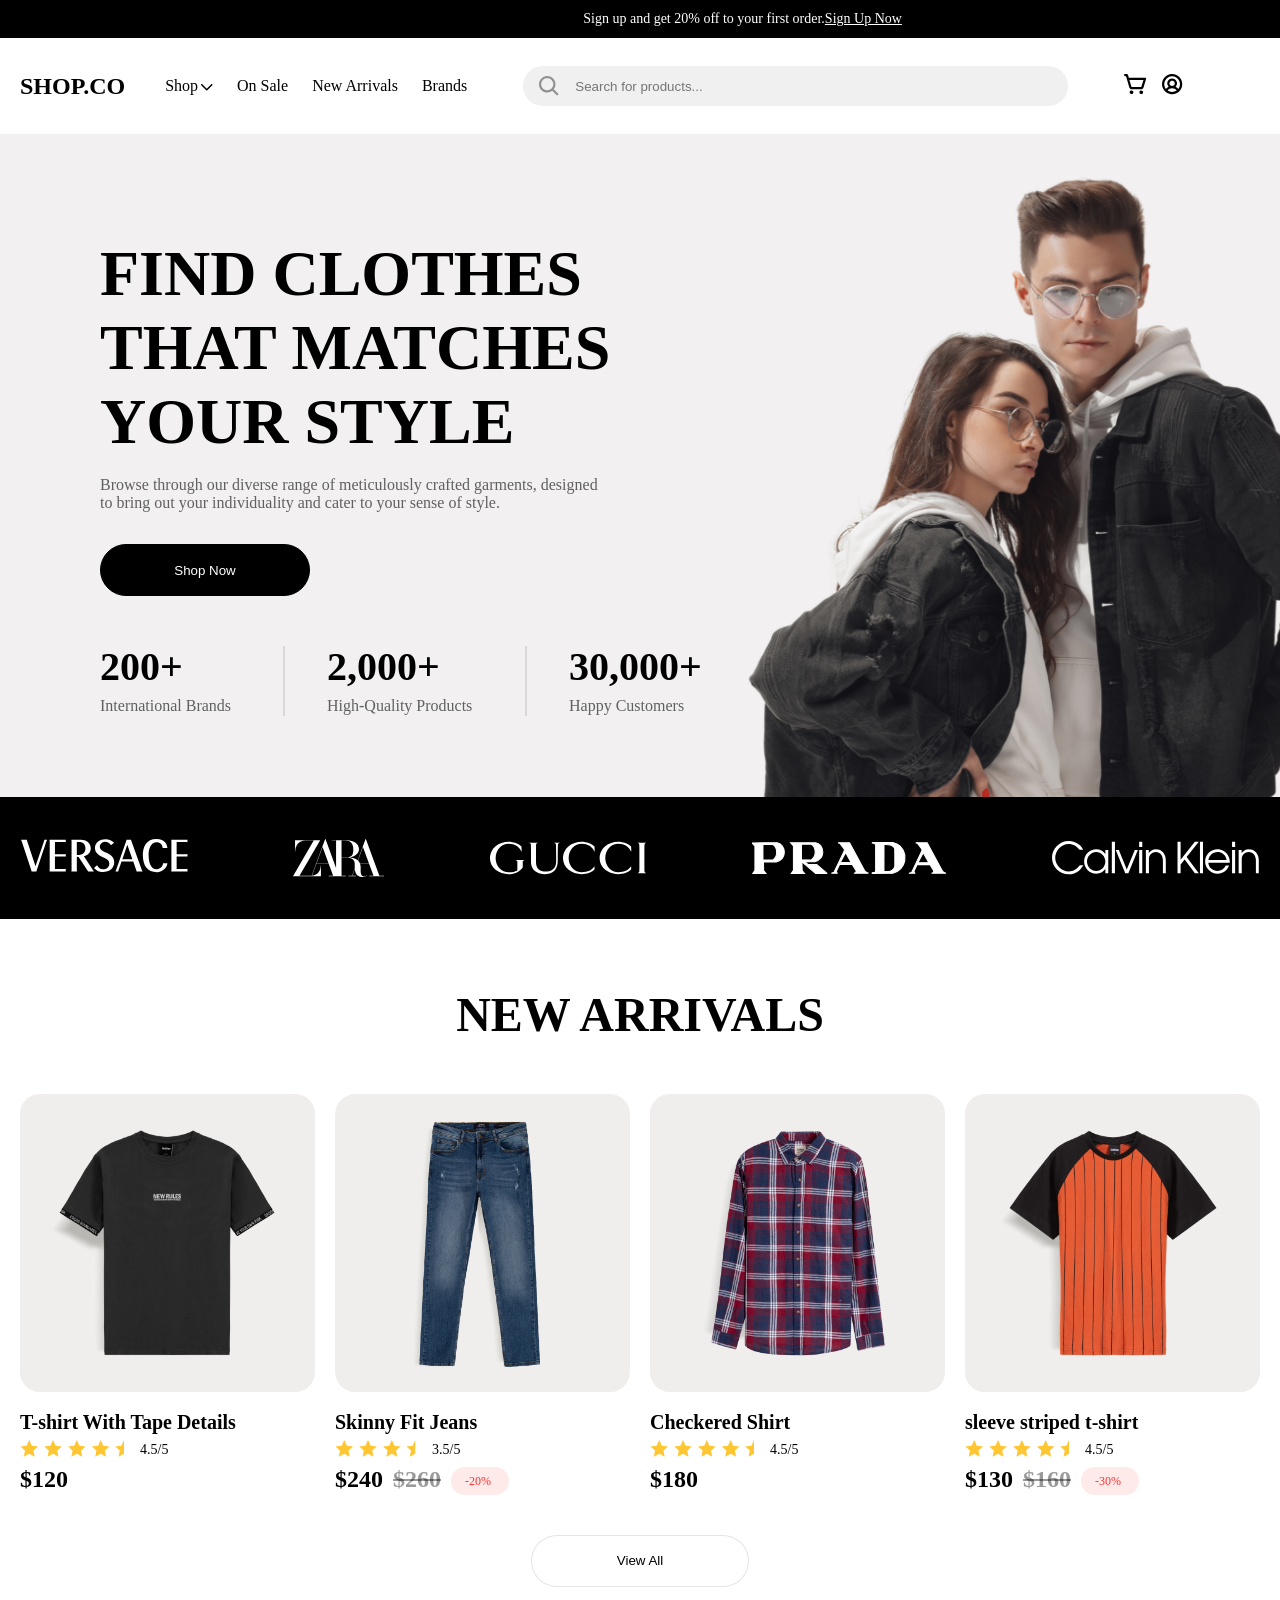
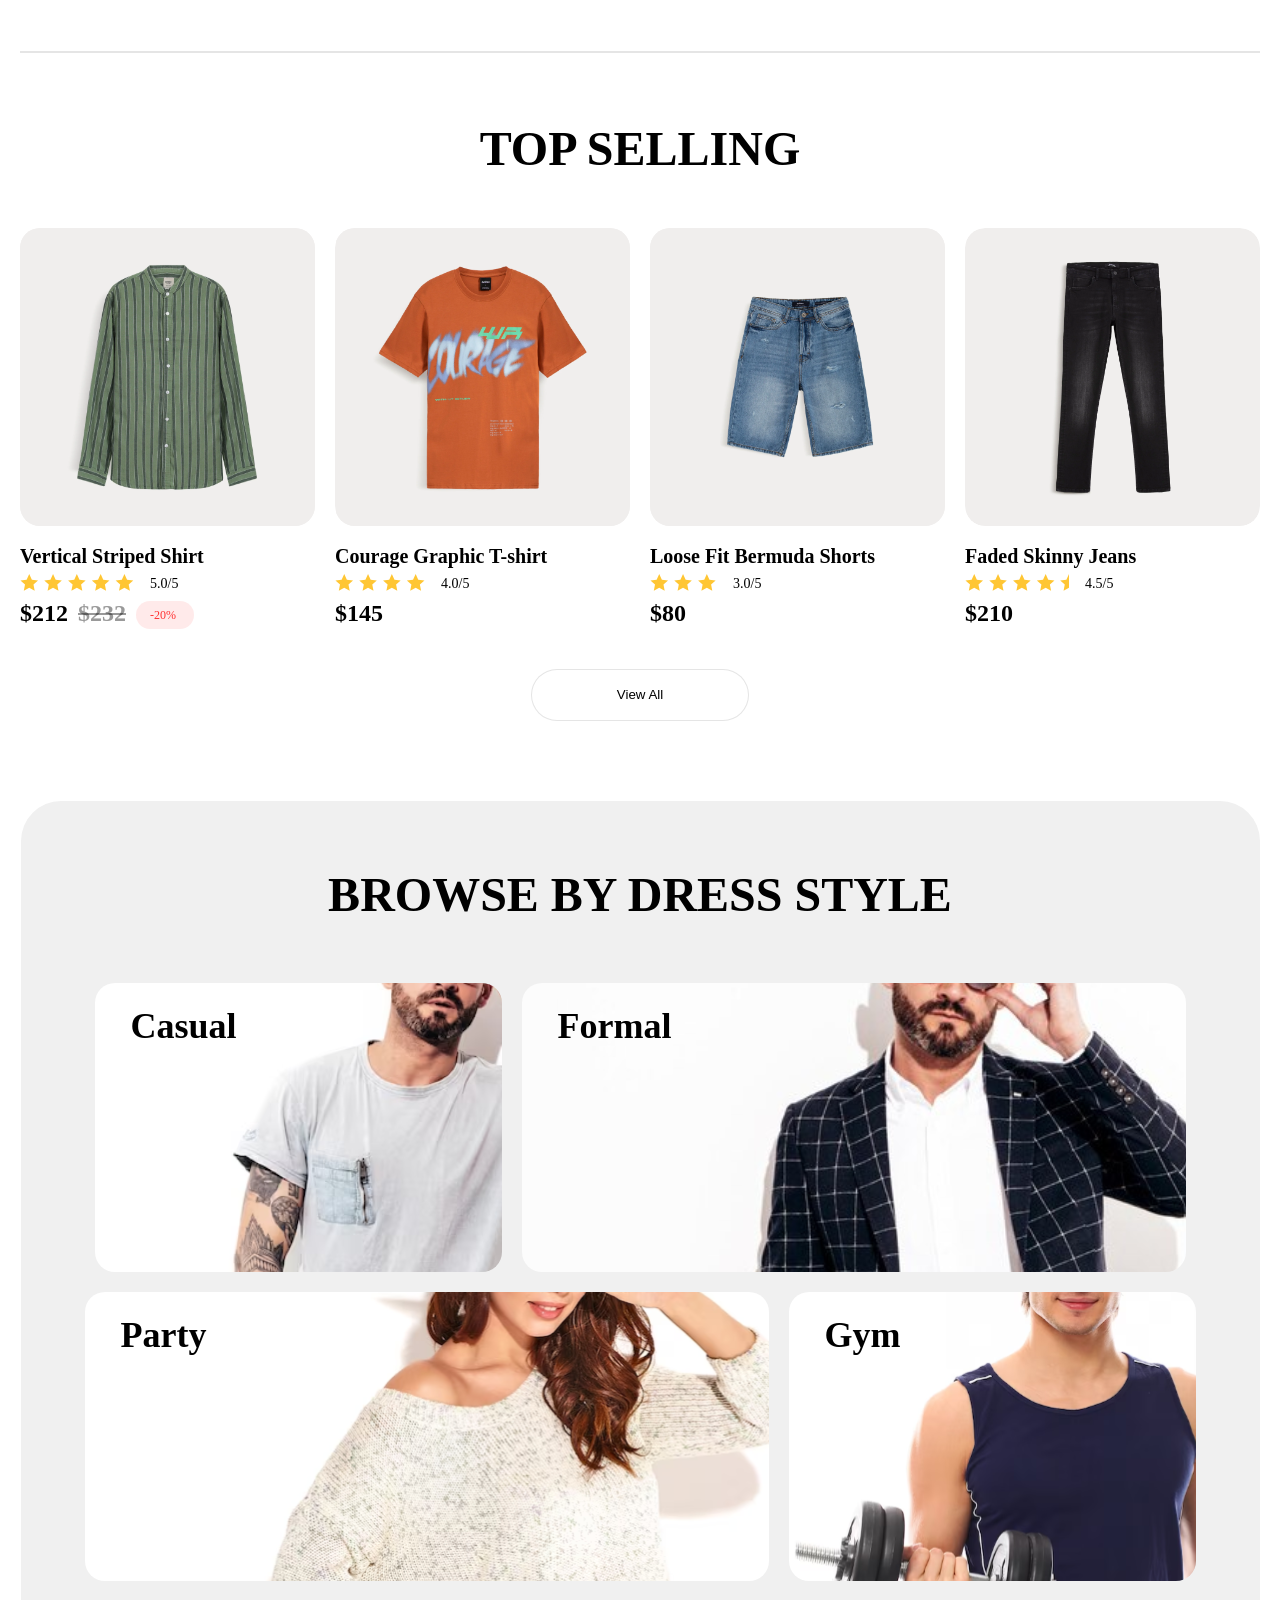
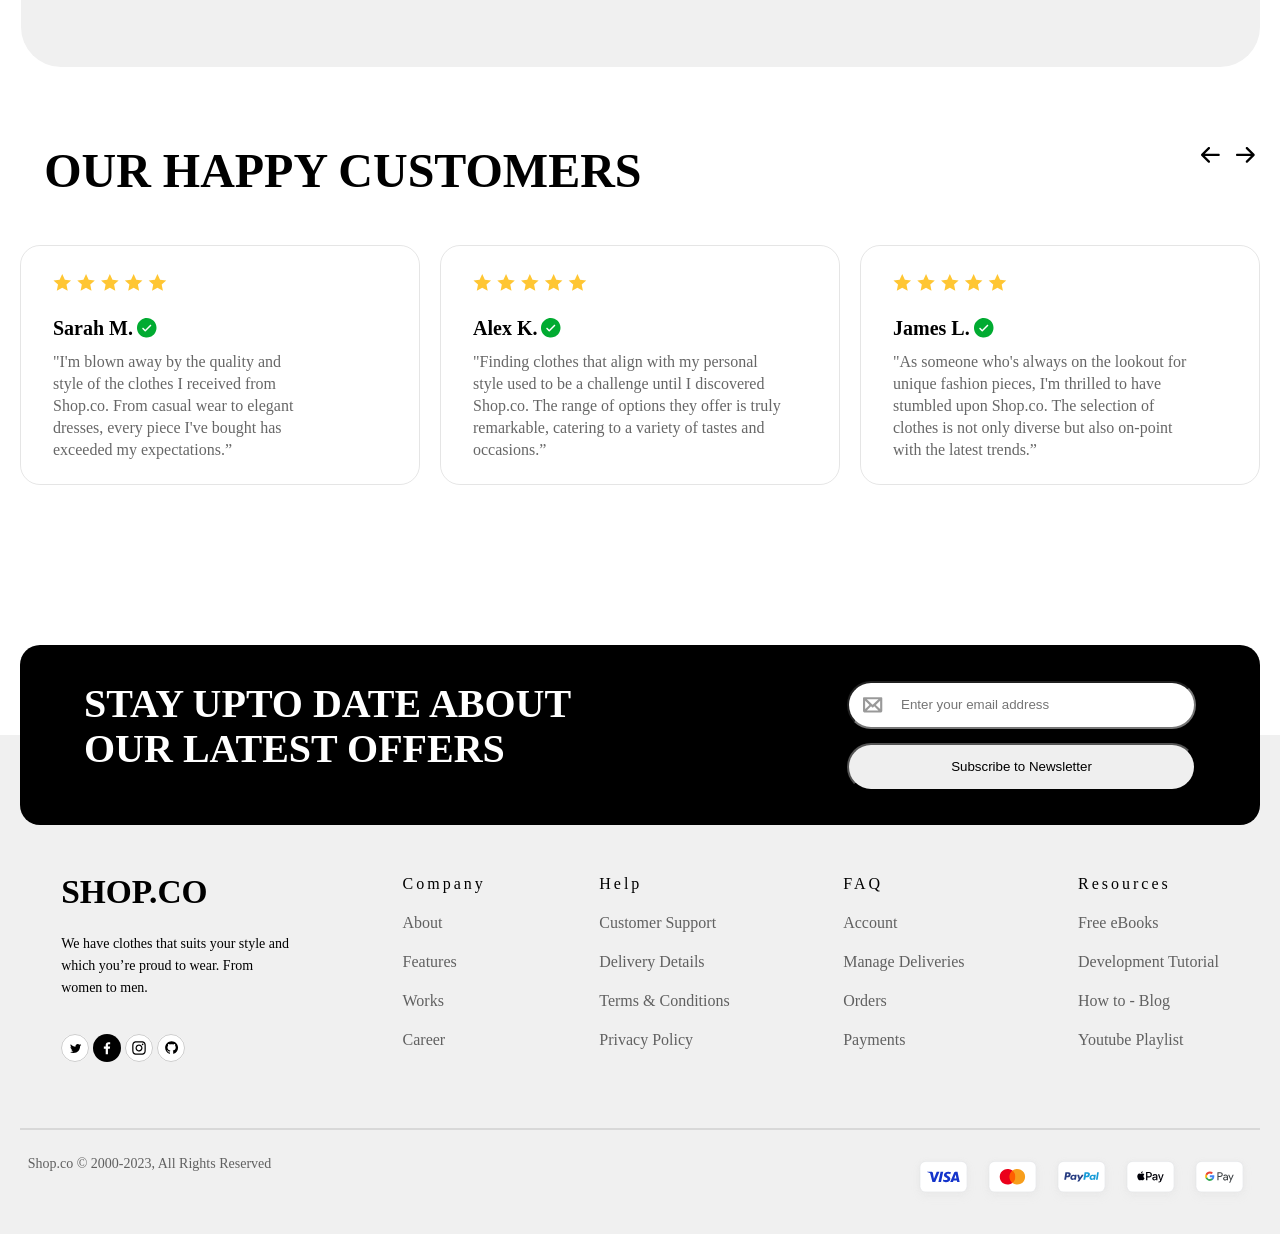
==== commit 9e182613: "+cod" ====
--- a/index.html
+++ b/index.html
@@ -6,6 +6,7 @@
     <meta name="viewport" content="width=device-width, initial-scale=1.0">
     <title>SHOP.CO</title>
     <link rel="stylesheet" href="./style.css">
+    <link rel="stylesheet" href="./index1.html">
 </head>
 
 <body>
@@ -23,19 +24,19 @@
                 <h1>SHOP.CO</h1>
                 <nav>
                     <ul>
-                        <li><a href="#0">Shop<img class="check__mark" src="./images/галка.svg" alt="галка"></a></li>
+                        <li><a href="./index1.html">Shop<img class="check__mark" src="./images/downward arrow.svg" alt="галка"></a></li>
                         <li><a href="#0">On Sale</a></li>
                         <li><a href="#0">New Arrivals</a></li>
                         <li><a href="#0">Brands</a></li>
                     </ul>
                 </nav>
                 <div class="search-wrapper">
-                    <img class="search-icon" src="./images/лупа.svg" alt="лупа">
+                    <img class="search-icon" src="./images/magnifier.svg" alt="лупа">
                     <input class="search" type="text" placeholder="Search for products...">
                 </div>
                 <div class="main__icons">
-                    <a href="#0"><img src="./images/корзина.svg" alt="корзина"></a>
-                    <a href="#0"><img src="./images/чел.svg" alt="чел"></a>
+                    <a href="#0"><img src="./images/basket.svg" alt="корзина"></a>
+                    <a href="#0"><img src="./images/profile.svg" alt="чел"></a>
                 </div>
             </div>
         </section>
@@ -68,8 +69,6 @@
                         <h3>30,000+</h3>
                         <p>Happy Customers</p>
                     </div>
-                    <!-- <img class="little__star" src="./images/мл звезда.svg">
-                    <img class="big__star" src="./images/бл звезда.svg"> -->
                 </div>
             </div>
         </section>
@@ -368,7 +367,17 @@
                     </ul>
                 </div>
             </div>
-            <hr class="footer__line">
+                <hr class="footer__line">
+            <div class="footer__end">
+                <p>Shop.co © 2000-2023, All Rights Reserved</p>
+                <div class="footer__payment">
+                    <img src="./images/visa.svg">
+                    <img src="./images/Mastercard.svg">
+                    <img src="./images/PayPal.svg">
+                    <img src="./images/aplPay.svg">
+                    <img src="./images/googlePay.svg">
+                </div>
+            </div>
         </div>
     </footer>
 </body>
--- a/style.css
+++ b/style.css
@@ -56,6 +56,10 @@
   gap: 40px;
   width: 1240px;
   height: 48px;
+}
+
+.check__mark{
+  margin-left: 3px;
 }
 
 .section__one-container h2 {
@@ -142,7 +146,8 @@
   padding: 16px 54px;
   border-radius: 62px;
   color: #ffffff;
-  border: 1px solid rgba(0, 0, 0, 0.1);
+  border: 1px solid #000000;
+  background-color: #000000;
   gap: 12px;
 }
 
@@ -331,6 +336,7 @@
   border-radius: 62px;
   gap: 12px;
   border: 1px solid rgba(0, 0, 0, 0.1);
+  background-color: #ffffff;
 }
 
 .section__four-line {
@@ -577,6 +583,7 @@
   margin-top: 170px;
   display: flex;
   justify-content: center;
+  flex-wrap: wrap;
   position: absolute;
   z-index: -1;
 }
@@ -624,17 +631,37 @@
 }
 
 .footer__information li {
+  display: flex;
   font-weight: 400;
   font-size: 16px;
   line-height: 19px;
   color: rgba(0, 0, 0, 0.6);
-  margin-top: 26px;
+  margin-top: 20px;
+}
+
+.footer__container-line {
+  width: 1240px;
 }
 
 .footer__line {
   width: 1240px;
   height: 0px;
-  margin-top: 367px;
   border: 1px solid rgba(0, 0, 0, 0.1);
-  rotate: 0 deg;
-}
+  margin-top: 50px;
+}
+
+.footer__end {
+  height: 30.03px;
+  display: flex;
+  align-items: flex-start;
+  gap: 640px;
+  margin-bottom: 20px;
+}
+
+.footer__end p {
+  font-weight: 400;
+  font-size: 14px;
+  line-height: 100%;
+  letter-spacing: 0%;
+  color: rgba(0, 0, 0, 0.6);
+}
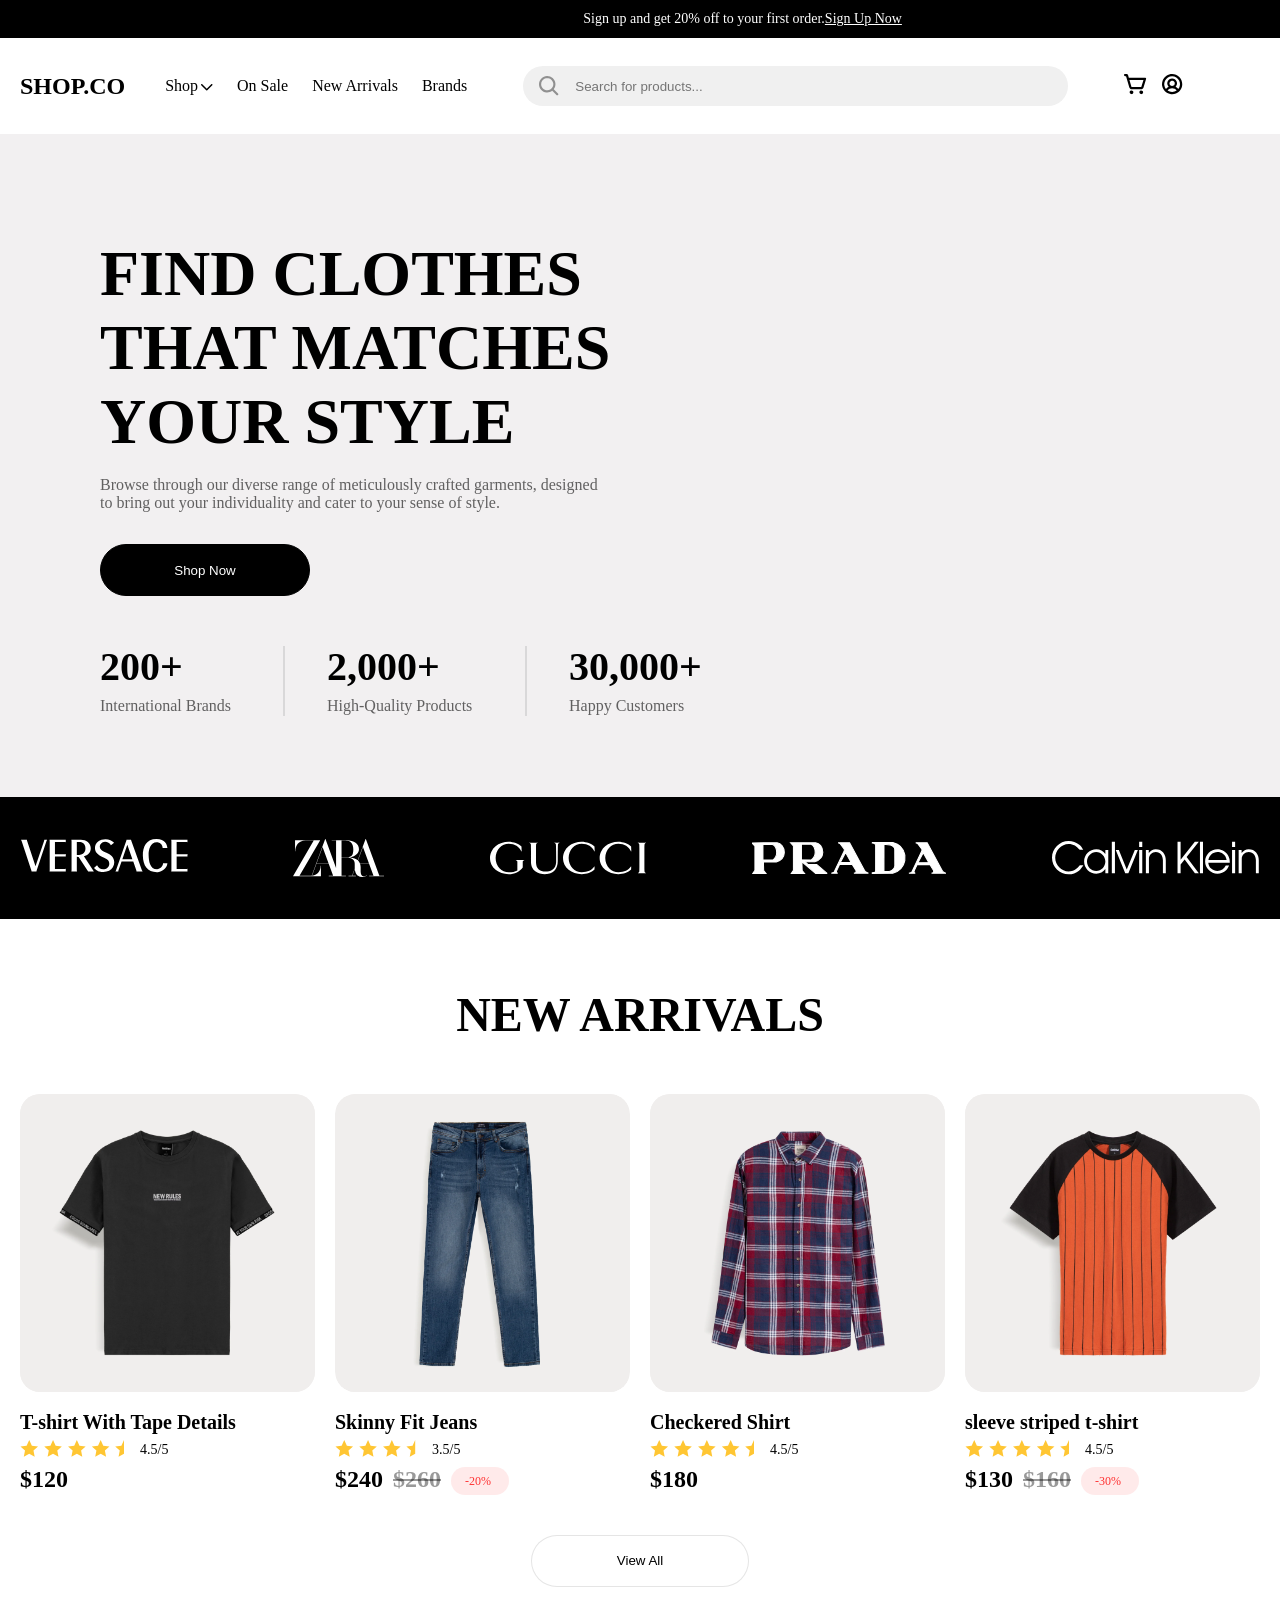
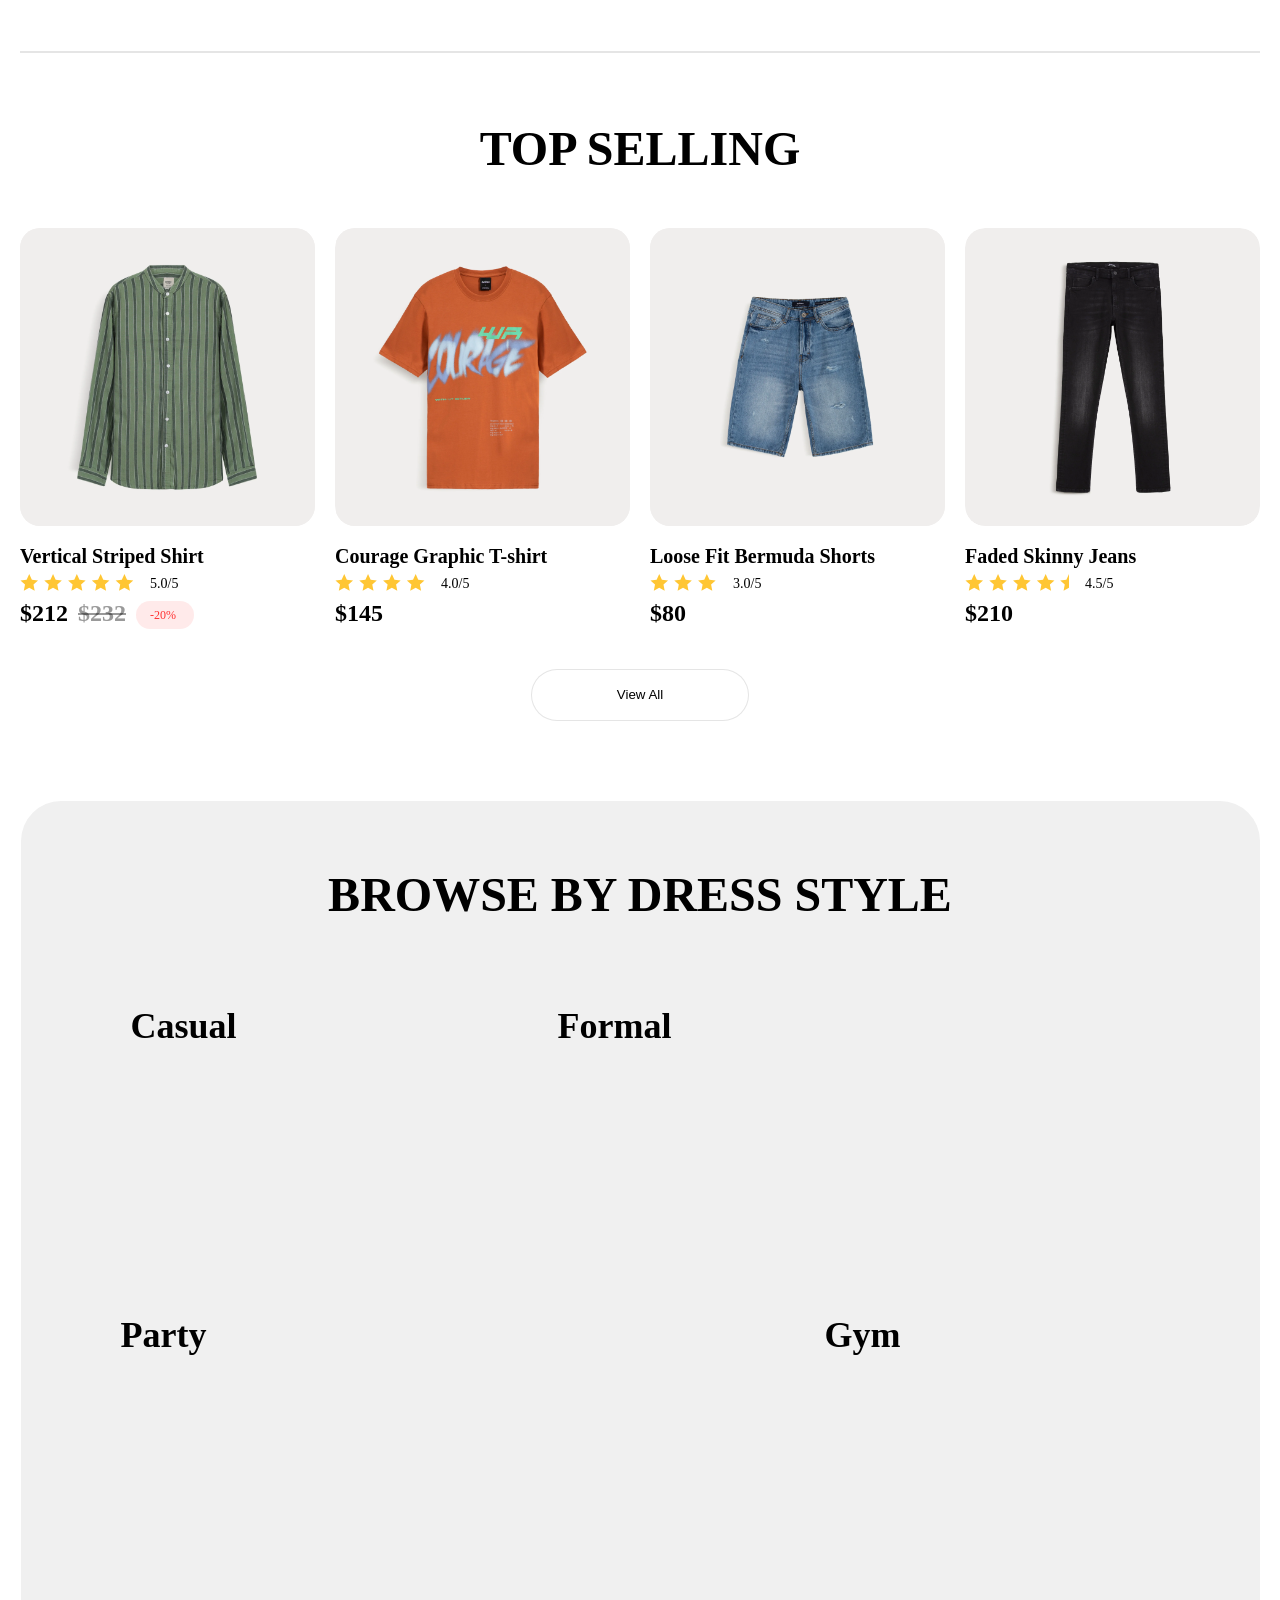
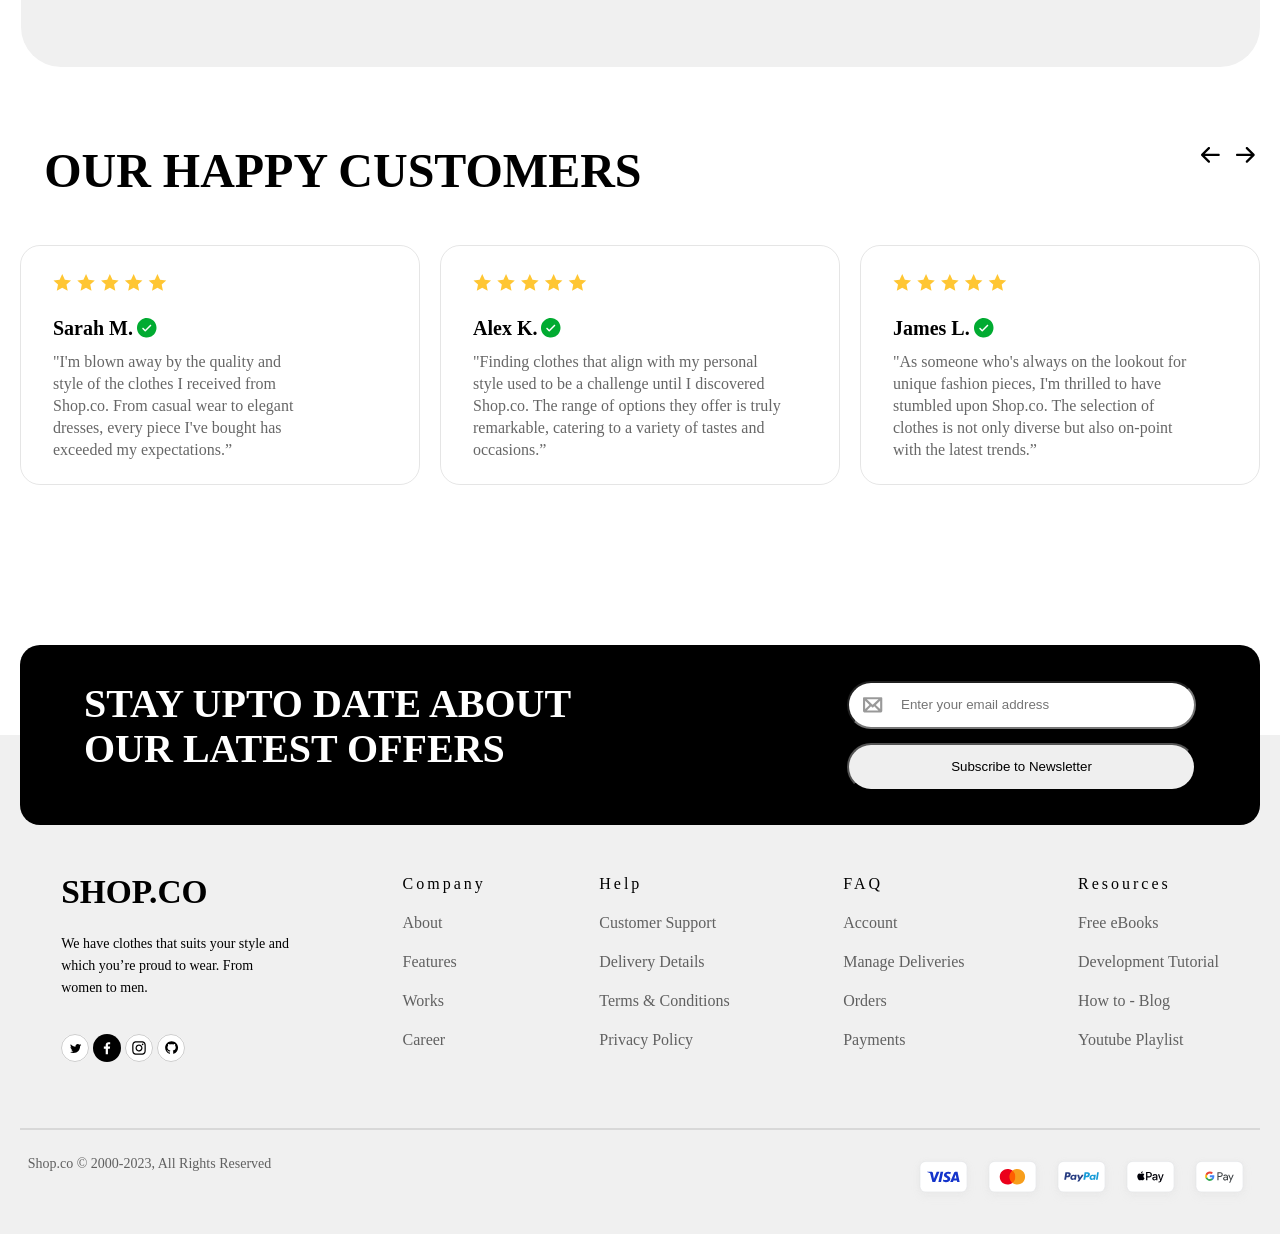
==== commit 12e818ed: "correctoin" ====
--- a/index.html
+++ b/index.html
@@ -5,7 +5,7 @@
     <meta charset="UTF-8">
     <meta name="viewport" content="width=device-width, initial-scale=1.0">
     <title>SHOP.CO</title>
-    <link rel="stylesheet" href="./style.css">
+    <link rel="stylesheet" href="./css/style.css">
     <link rel="stylesheet" href="./index1.html">
 </head>
 
@@ -24,7 +24,8 @@
                 <h1>SHOP.CO</h1>
                 <nav>
                     <ul>
-                        <li><a href="./index1.html">Shop<img class="check__mark" src="./images/downward arrow.svg" alt="галка"></a></li>
+                        <li><a href="./index1.html">Shop<img class="check__mark" src="./images/downward arrow.svg"
+                                    alt="галка"></a></li>
                         <li><a href="#0">On Sale</a></li>
                         <li><a href="#0">New Arrivals</a></li>
                         <li><a href="#0">Brands</a></li>
@@ -367,7 +368,7 @@
                     </ul>
                 </div>
             </div>
-                <hr class="footer__line">
+            <hr class="footer__line">
             <div class="footer__end">
                 <p>Shop.co © 2000-2023, All Rights Reserved</p>
                 <div class="footer__payment">
--- a/css/style.css
+++ b/css/style.css
@@ -0,0 +1,667 @@
+* {
+  padding: 0;
+  margin: 0;
+  box-sizing: border-box;
+}
+
+li {
+  list-style: none;
+}
+
+.header {
+  background-color: #000000;
+  height: 38px;
+}
+
+.header__container {
+  display: flex;
+  justify-content: flex-end;
+  align-items: center;
+  height: 38px;
+  width: 1440px;
+}
+
+.header__start {
+  color: #ffffff;
+  font-size: 14px;
+  display: flex;
+  align-items: center;
+  align-content: stretch;
+}
+
+.header__cross {
+  display: flex;
+  align-items: center;
+  color: #ffffff;
+  width: 13.13px;
+  height: 13.13px;
+  text-decoration: none;
+  margin-left: 525px;
+}
+
+.Sign_Up_Now {
+  color: #ffffff;
+  font-size: 14px;
+}
+
+.section__one {
+  width: 1240px;
+  height: 48px;
+  margin: 24px auto;
+}
+
+.section__one-container {
+  display: flex;
+  align-items: center;
+  gap: 40px;
+  width: 1240px;
+  height: 48px;
+}
+
+.check__mark{
+  margin-left: 3px;
+}
+
+.section__one-container h2 {
+  font-size: 32px;
+}
+
+.section__one-container a {
+  text-decoration: none;
+  color: #000000;
+}
+
+.section__one-container ul {
+  display: flex;
+  gap: 24px;
+}
+
+.search-wrapper {
+  width: 577px;
+  padding: 12px 16px;
+}
+
+.search {
+  width: 100%;
+  box-sizing: border-box;
+  height: 40px;
+  border-radius: 62px;
+  background-color: #f0f0f0;
+  border: #f0f0f0;
+  padding-left: 52px;
+}
+
+.search-icon {
+  position: absolute;
+  margin-left: 16px;
+  margin-top: 10px;
+  width: 20px;
+  height: 20px;
+}
+
+.main__icons {
+  gap: 14px;
+  width: 62px;
+  height: 24px;
+  display: flex;
+  align-items: center;
+}
+
+.section__two {
+  height: 663px;
+  background-color: #f2f0f1;
+}
+
+.section__two-container {
+  background-image: url("./images/ktoto.svg");
+  height: 663px;
+  width: 1440px;
+}
+
+.section__two-heading {
+  width: 630px;
+  height: 342px;
+  font-size: 64px;
+  color: #000000;
+  padding-left: 100px;
+  padding-top: 103px;
+}
+
+.section__two-text {
+  font-size: 16px;
+  color: #00000099;
+  padding-left: 100px;
+  width: 630px;
+}
+
+.section__two-btns {
+  margin-left: 100px;
+  margin-top: 32px;
+  width: 210px;
+}
+
+.btns-one {
+  width: 210px;
+  height: 52px;
+  padding: 16px 54px;
+  border-radius: 62px;
+  color: #ffffff;
+  border: 1px solid #000000;
+  background-color: #000000;
+  gap: 12px;
+}
+
+.section__two-informatics {
+  width: 640px;
+  display: flex;
+  align-items: center;
+  gap: 8px;
+  height: 74px;
+  margin-left: 100px;
+  margin-top: 48px;
+}
+
+.section__two-informatics-one p {
+  width: 141px;
+  height: 22px;
+  font-size: 16px;
+  color: #00000099;
+}
+
+.section__two-informatics-one h3 {
+  width: 107px;
+  height: 54px;
+  font-size: 40px;
+}
+
+.section__two-informatics-two h3 {
+  width: 146px;
+  height: 54px;
+  font-size: 40px;
+}
+
+.section__two-informatics-two p {
+  width: 156px;
+  height: 22px;
+  font-size: 16px;
+  color: #00000099;
+}
+
+.section__two-informatics-three h3 {
+  width: 171px;
+  height: 54px;
+  font-size: 40px;
+}
+
+.section__two-informatics-three p {
+  width: 126px;
+  height: 22px;
+  font-size: 16px;
+  color: #00000099;
+}
+
+.section__two-line {
+  width: 74px;
+  height: 0px;
+  border: 1px solid rgba(0, 0, 0, 0.1);
+  rotate: 90deg;
+}
+
+.section__three {
+  background-color: #000000;
+  height: 122px;
+  display: flex;
+  justify-content: center;
+}
+
+.section__three-container {
+  display: flex;
+  align-items: center;
+  justify-content: center;
+  gap: 106px;
+}
+
+.section__three-versace {
+  width: 166.48px;
+  height: 33.16;
+}
+
+.section__three-zara {
+  width: 91px;
+  height: 38px;
+}
+
+.section__three-gucci {
+  width: 156px;
+  height: 36px;
+}
+
+.section__three-prada {
+  width: 194px;
+  height: 32px;
+}
+
+.section__three-calvin-klein {
+  width: 206.79px;
+  height: 33.35px;
+}
+
+.section__four-container h5 {
+  line-height: 100%;
+  font-weight: 700;
+  font-size: 48px;
+  margin-top: 72px;
+  display: flex;
+  justify-content: center;
+}
+
+.section__four-card {
+  display: flex;
+  justify-content: center;
+  margin-top: 55px;
+  gap: 20px;
+}
+
+.section__four-title {
+  font-size: 20px;
+  font-weight: 700;
+  line-height: 100%;
+  margin-top: 16px;
+}
+
+.estimation {
+  width: 150px;
+  height: 19px;
+  display: flex;
+  align-items: center;
+  line-height: 100%;
+  margin-top: 8px;
+  gap: 16px;
+}
+
+.estimation p {
+  font-weight: 400;
+  font-size: 14px;
+  line-height: 100%;
+  color: #000000;
+}
+
+.price {
+  width: 200px;
+  height: 32px;
+  display: flex;
+  gap: 10px;
+  font-size: 24px;
+  line-height: 100%;
+  font-weight: 700;
+  margin-top: 8px;
+}
+
+.section__four-discount {
+  width: 58px;
+  height: 28px;
+  font-weight: 500;
+  font-size: 12px;
+  line-height: 100%;
+  color: #ff3333;
+  background-color: #FF33331A;
+  padding: 6px 14px;
+  border-radius: 62px;
+  gap: 12px;
+  display: flex;
+  align-items: center;
+}
+
+.section__four-text_crossed {
+  text-decoration: line-through;
+  color: #00000066;
+  font-weight: 700;
+  font-size: 24px;
+  line-height: 100%;
+}
+
+.section__four-btns {
+  display: flex;
+  justify-content: center;
+  margin-top: 36px;
+}
+
+.btns-two {
+  width: 218px;
+  height: 52px;
+  font-weight: 500;
+  list-style: 16px;
+  line-height: 100%;
+  padding: 16px 54px;
+  border-radius: 62px;
+  gap: 12px;
+  border: 1px solid #0000001A;
+  background-color: #ffffff;
+}
+
+.section__four-line {
+  width: 1240px;
+  border: 1px solid #0000001A;
+  margin: 64px auto;
+}
+
+.section__five {
+  width: 1239px;
+  height: 866px;
+  border-radius: 40px;
+  background-color: #f0f0f0;
+  margin: 80px auto;
+}
+
+.section__five-container h5 {
+  font-weight: 700;
+  font-size: 48px;
+  line-height: 100%;
+  display: flex;
+  justify-content: center;
+  padding-top: 70px;
+}
+
+.container__five-img_one-two {
+  display: flex;
+  justify-content: center;
+  gap: 20px;
+  margin-top: 64px;
+  margin-left: 64px;
+  margin-right: 64px;
+}
+
+.container__five-img_one {
+  width: 407px;
+  height: 289px;
+  background-image: url(./images/Casual.svg);
+  border-radius: 20px;
+  font-size: 36px;
+  font-weight: 700;
+  line-height: 100%;
+  padding-top: 25px;
+  padding-left: 36px;
+  background-size: cover;
+}
+
+.container__five-img_two {
+  width: 664px;
+  height: 289px;
+  background-image: url(./images/Formal.svg);
+  border-radius: 20px;
+  font-size: 36px;
+  font-weight: 700;
+  line-height: 100%;
+  padding-top: 25px;
+  padding-left: 36px;
+  background-size: cover;
+}
+
+.container__five-img_three-four {
+  display: flex;
+  justify-content: center;
+  gap: 20px;
+  margin-top: 20px;
+  margin-left: 64px;
+  margin-right: 64px;
+}
+
+.container__five-img_three {
+  width: 684px;
+  height: 289px;
+  background-image: url(./images/Party.svg);
+  border-radius: 20px;
+  font-size: 36px;
+  font-weight: 700;
+  line-height: 100%;
+  padding-top: 25px;
+  padding-left: 36px;
+  background-size: cover;
+}
+
+.container__five-img_four {
+  width: 407px;
+  height: 289px;
+  background-image: url(./images/Gym.svg);
+  border-radius: 20px;
+  font-size: 36px;
+  font-weight: 700;
+  line-height: 100%;
+  padding-top: 25px;
+  padding-left: 36px;
+  background-size: cover;
+}
+
+.section__six-heading_main {
+  display: flex;
+  justify-content: center;
+  gap: 522px;
+}
+
+.section__six-arrow {
+  display: flex;
+  justify-content: center;
+  align-items: baseline;
+  gap: 16px;
+  width: 15.76px;
+  height: 18.76px;
+}
+
+.section__six-container {
+  overflow-x: hidden;
+}
+
+.section__six-heading_main h5 {
+  width: 654px;
+  height: 58px;
+  font-weight: 700;
+  font-size: 48px;
+  line-height: 100%;
+  letter-spacing: 0%;
+}
+
+.section__six-comment_main {
+  display: flex;
+  justify-content: center;
+  align-items: center;
+  margin-top: 40px;
+  gap: 20px;
+}
+
+.section__six-comment {
+  width: 400px;
+  height: 239.58px;
+  padding: 28px 32px;
+  border-radius: 20px;
+  border: 1px solid #0000001A;
+  gap: 342px;
+}
+
+.section__six-comment_internal {
+  width: 336px;
+  height: 183.58px;
+}
+
+.section__six-comment_internal p {
+  width: 336px;
+  height: 110px;
+  font-size: 16px;
+  font-weight: 400;
+  line-height: 22px;
+  color: #00000099;
+  margin-top: 12px;
+}
+
+.section__six-comment_blur {
+  width: 336px;
+  height: 183.58;
+  filter: blur(4px);
+  gap: 342px;
+  padding-left: 32px;
+}
+
+.section__six-heading h5 {
+  font-size: 20px;
+  line-height: 22px;
+  font-weight: 700;
+}
+
+.section__six-heading {
+  display: flex;
+  align-items: center;
+  gap: 4px;
+  margin-top: 19.5px;
+}
+
+.section__six-omment img {
+  width: 24px;
+  height: 24px;
+}
+
+.footer {
+  height: 589px;
+  margin-top: 80px;
+  display: flex;
+  justify-content: center;
+}
+
+.footer__tablet {
+  display: flex;
+  justify-content: space-between;
+  width: 1240px;
+  height: 180px;
+  padding: 36px 64px;
+  background-color: #000000;
+  border-radius: 20px;
+  margin-top: 80.42px;
+}
+
+.footer__tablet h5 {
+  width: 551px;
+  height: 94px;
+  color: #FFFFFF;
+  font-weight: 700;
+  font-size: 40px;
+  line-height: 45px;
+}
+
+.footer__form {
+  width: 349px;
+  height: 108px;
+  display: flex;
+  flex-direction: column;
+}
+
+.footer__email {
+  width: 349px;
+  height: 48px;
+  padding: 12px 16px;
+  border-radius: 62px;
+  padding-left: 52px;
+}
+
+.footer__Subscribe {
+  width: 349px;
+  height: 48px;
+  padding: 12px 16px;
+  border-radius: 62px;
+  margin-top: 14px;
+}
+
+.footer__letter {
+  width: 20.25px;
+  height: 15.75px;
+  position: absolute;
+  margin-top: 16px;
+  margin-left: 16px;
+}
+
+.footer__container {
+  width: 100%;
+  height: 499px;
+  background-color: #f0f0f0;
+  margin-top: 170px;
+  display: flex;
+  justify-content: center;
+  flex-wrap: wrap;
+  position: absolute;
+  z-index: -1;
+}
+
+.footer__container-information {
+  width: 1240px;
+  height: 177px;
+  display: flex;
+  justify-content: center;
+  margin-top: 140px;
+  gap: 113.5px;
+}
+
+.footer__information {
+  height: 177px;
+  gap: 26px;
+}
+
+.footer__information-text h5 {
+  font-weight: 700;
+  font-size: 33.45px;
+  line-height: 100%;
+  color: #000000;
+}
+
+.footer__information-text p {
+  font-weight: 400;
+  font-size: 14px;
+  line-height: 22px;
+  margin-top: 25px;
+}
+
+.footer__container-icons {
+  width: 148px;
+  height: 28px;
+  margin-top: 35px;
+}
+
+.footer__information h6 {
+  font-weight: 500;
+  font-size: 16px;
+  line-height: 18px;
+  letter-spacing: 3px;
+  color: #000000;
+}
+
+.footer__information li {
+  display: flex;
+  font-weight: 400;
+  font-size: 16px;
+  line-height: 19px;
+  color: #00000099;
+  margin-top: 20px;
+}
+
+.footer__container-line {
+  width: 1240px;
+}
+
+.footer__line {
+  width: 1240px;
+  height: 0px;
+  border: 1px solid #0000001A;
+  margin-top: 50px;
+}
+
+.footer__end {
+  height: 30.03px;
+  display: flex;
+  align-items: flex-start;
+  gap: 640px;
+  margin-bottom: 20px;
+}
+
+.footer__end p {
+  font-weight: 400;
+  font-size: 14px;
+  line-height: 100%;
+  letter-spacing: 0%;
+  color: #00000099 ;
+}
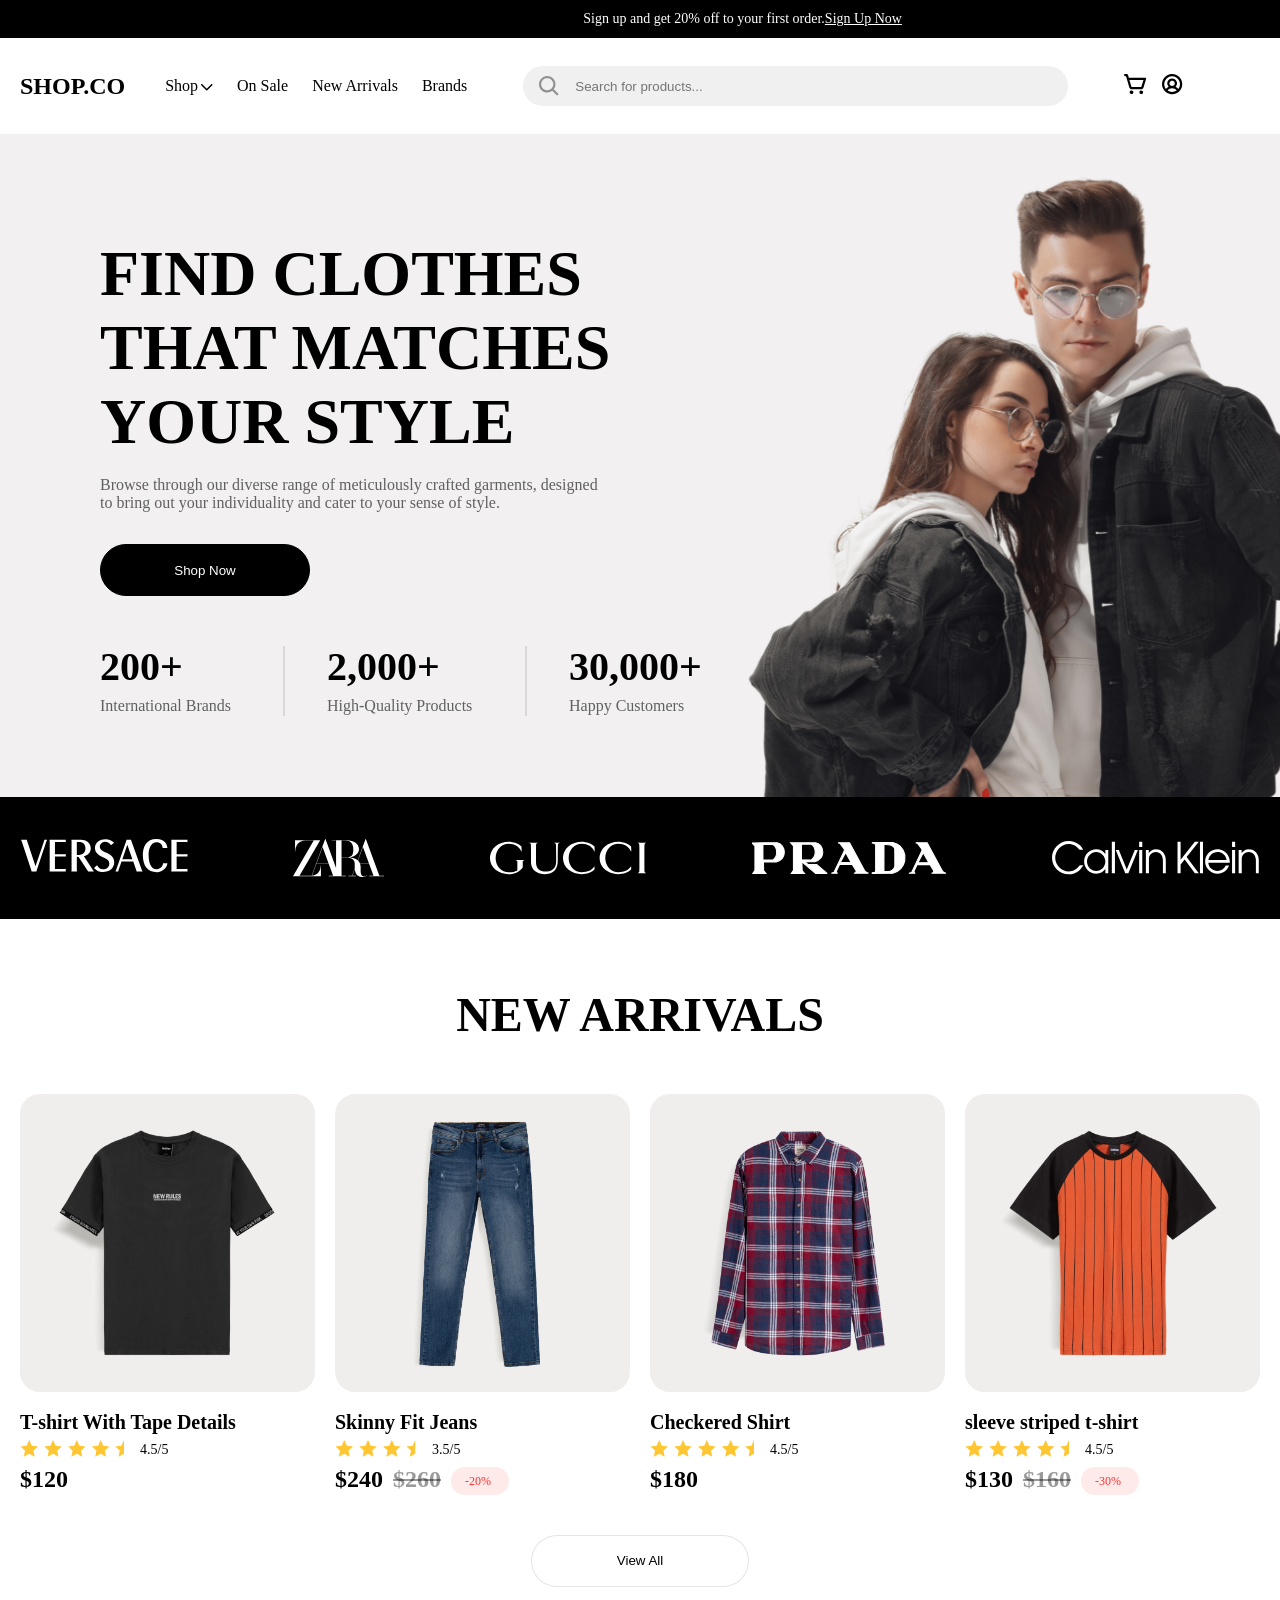
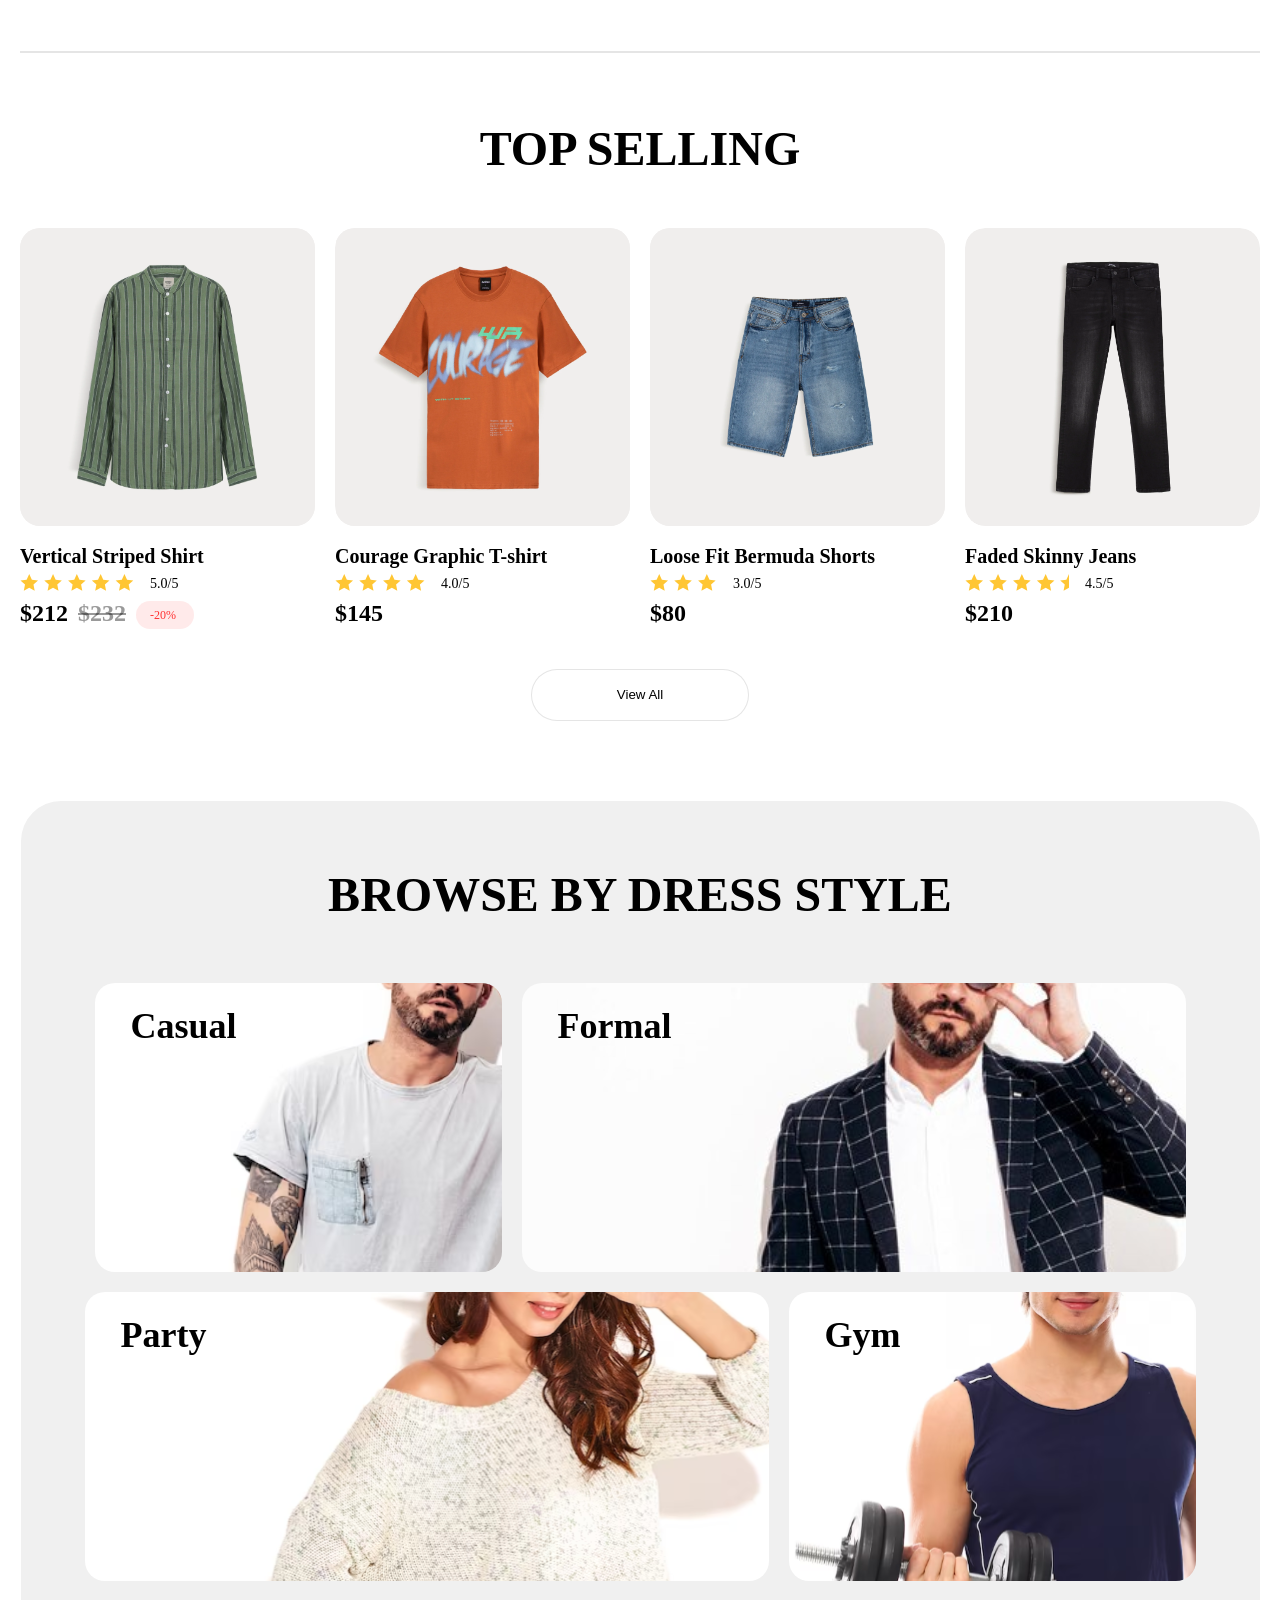
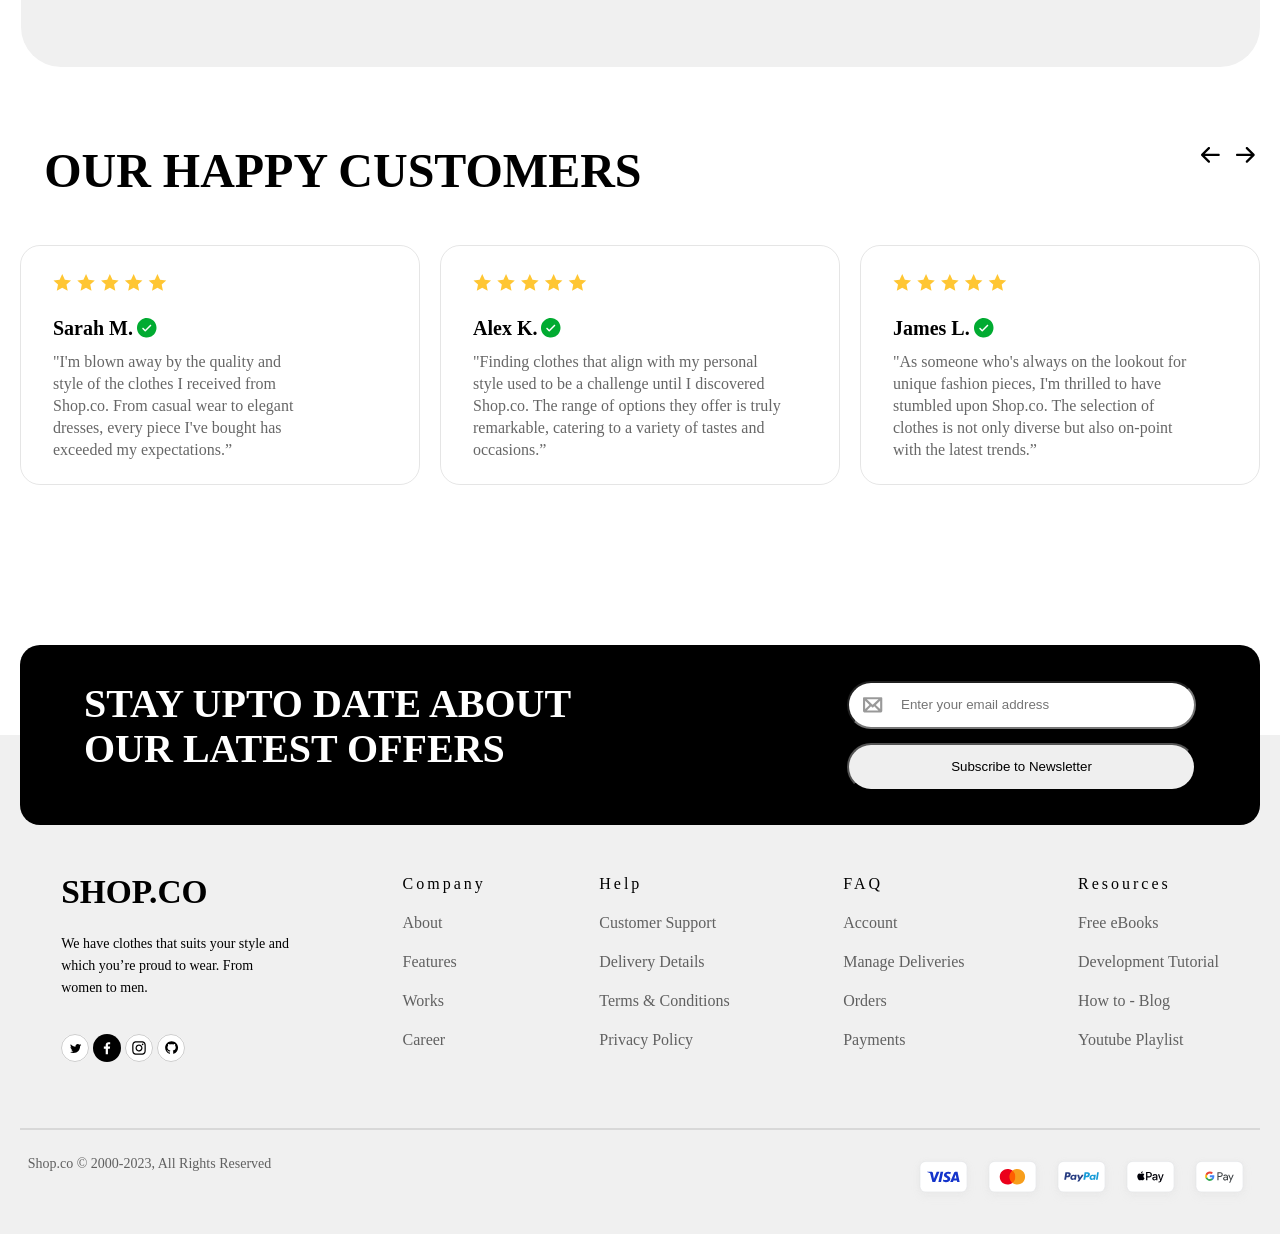
==== commit f67d4c47: "correction html+css" ====
--- a/index.html
+++ b/index.html
@@ -24,8 +24,7 @@
                 <h1>SHOP.CO</h1>
                 <nav>
                     <ul>
-                        <li><a href="./index1.html">Shop<img class="check__mark" src="./images/downward arrow.svg"
-                                    alt="галка"></a></li>
+                        <li><a href="./index1.html">Shop<img class="check__mark" src="./images/downward arrow.svg"alt="галка"></a></li>
                         <li><a href="#0">On Sale</a></li>
                         <li><a href="#0">New Arrivals</a></li>
                         <li><a href="#0">Brands</a></li>
--- a/css/style.css
+++ b/css/style.css
@@ -113,7 +113,7 @@
 }
 
 .section__two-container {
-  background-image: url("./images/ktoto.svg");
+  background-image: url("../images/ktoto.svg");
   height: 663px;
   width: 1440px;
 }
@@ -374,7 +374,7 @@
 .container__five-img_one {
   width: 407px;
   height: 289px;
-  background-image: url(./images/Casual.svg);
+  background-image: url(../images/Casual.svg);
   border-radius: 20px;
   font-size: 36px;
   font-weight: 700;
@@ -387,7 +387,7 @@
 .container__five-img_two {
   width: 664px;
   height: 289px;
-  background-image: url(./images/Formal.svg);
+  background-image: url(../images/Formal.svg);
   border-radius: 20px;
   font-size: 36px;
   font-weight: 700;
@@ -409,7 +409,7 @@
 .container__five-img_three {
   width: 684px;
   height: 289px;
-  background-image: url(./images/Party.svg);
+  background-image: url(../images/Party.svg);
   border-radius: 20px;
   font-size: 36px;
   font-weight: 700;
@@ -422,7 +422,7 @@
 .container__five-img_four {
   width: 407px;
   height: 289px;
-  background-image: url(./images/Gym.svg);
+  background-image: url(../images/Gym.svg);
   border-radius: 20px;
   font-size: 36px;
   font-weight: 700;
